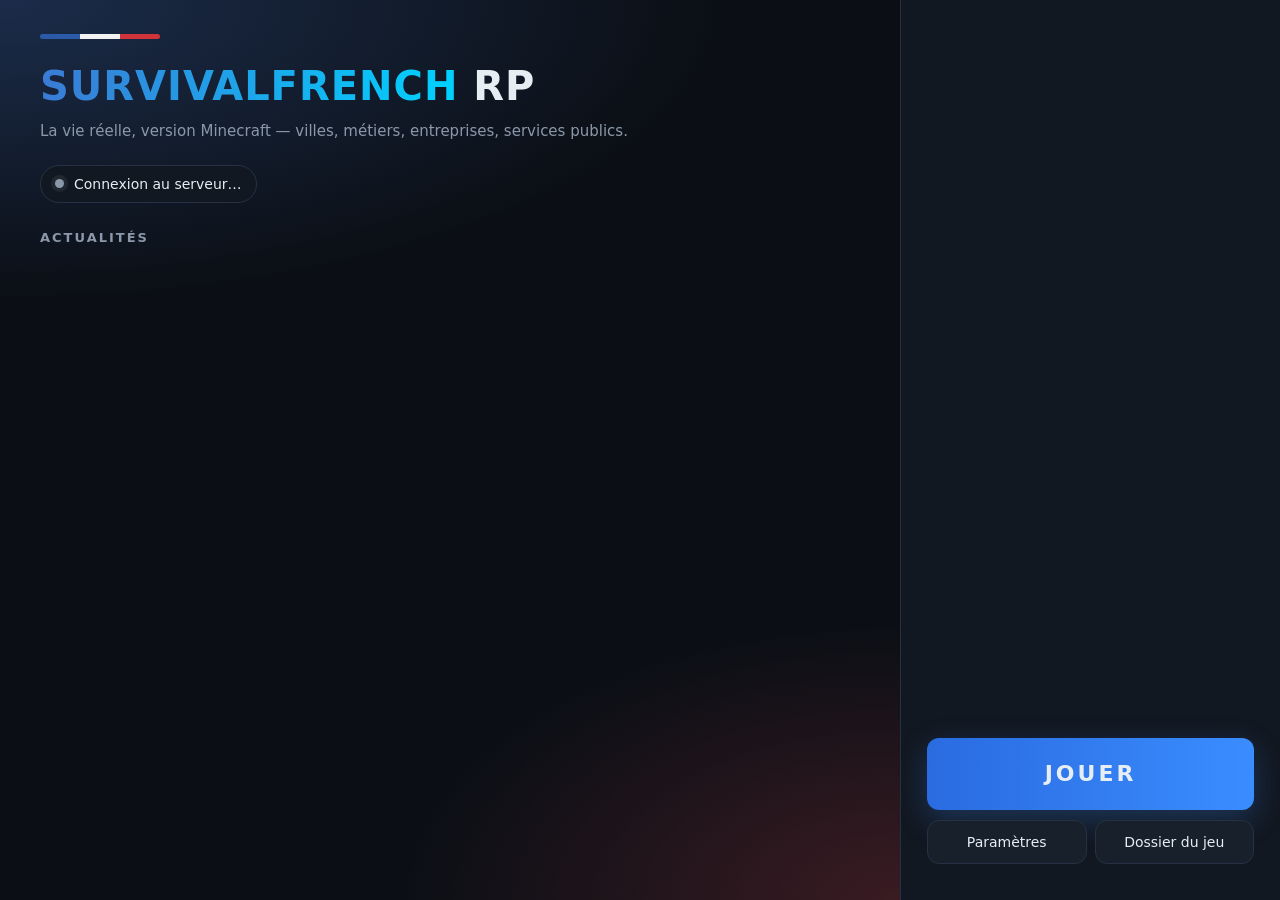
==== index.html @ df6fb220 "Launcher SurvivalFrench RP v1.2.0 avec mise à jour automatique Co-Authored-By: Claude Opus 5.5 <nore" ====
<!doctype html>
<html lang="fr">
<head>
<meta charset="utf-8">
<meta name="viewport" content="width=device-width, initial-scale=1">
<title>SurvivalFrench</title>
<style>
  :root {
    --bg: #0b0f15; --panel: #121821; --panel2: #18202c; --border: #263243; --text: #e6edf3; --muted: #8b98a9;
    --blue: #2b5aa8; --white: #f2f2f2; --red: #d0343a; --accent: #3a8dff; --green: #3fbf6a; --gold: #e3b341;
  }
  * { box-sizing: border-box; }
  html, body { margin: 0; height: 100%; background: var(--bg); color: var(--text);
    font: 14px/1.45 "Segoe UI", system-ui, sans-serif; overflow: hidden; user-select: none; }
  .app { display: grid; grid-template-columns: 1fr 380px; height: 100vh; }
  .hero { position: relative; padding: 34px 40px; overflow-y: auto;
    background: radial-gradient(1200px 500px at 0% 0%, #1b2c4a 0%, transparent 60%),
                radial-gradient(900px 500px at 100% 100%, #3a1b22 0%, transparent 55%), var(--bg); }
  .flag { display: flex; height: 5px; width: 120px; border-radius: 3px; overflow: hidden; margin-bottom: 18px; }
  .flag i { flex: 1; } .flag i:nth-child(1) { background: var(--blue); } .flag i:nth-child(2) { background: var(--white); } .flag i:nth-child(3) { background: var(--red); }
  h1 { margin: 0; font-size: 40px; letter-spacing: 1px; font-weight: 800; }
  h1 span { background: linear-gradient(90deg, #3a7bd5, #00d2ff); -webkit-background-clip: text; color: transparent; }
  .tag { color: var(--muted); margin: 6px 0 22px; font-size: 15px; }
  .status { display: inline-flex; align-items: center; gap: 10px; background: var(--panel); border: 1px solid var(--border);
    padding: 8px 14px; border-radius: 999px; margin-bottom: 26px; }
  .dot { width: 9px; height: 9px; border-radius: 50%; background: var(--muted); box-shadow: 0 0 0 4px #ffffff10; }
  .dot.on { background: var(--green); box-shadow: 0 0 0 4px #3fbf6a33; } .dot.off { background: var(--red); }
  .news h2 { font-size: 13px; text-transform: uppercase; letter-spacing: 2px; color: var(--muted); margin: 0 0 12px; }
  .card { background: linear-gradient(180deg, #151d29, #111720); border: 1px solid var(--border); border-radius: 14px;
    padding: 18px 20px; margin-bottom: 14px; }
  .card .date { color: var(--muted); font-size: 12px; } .card h3 { margin: 2px 0 8px; font-size: 17px; }
  .card p { margin: 0; color: #c6d0dc; }
  .side { background: var(--panel); border-left: 1px solid var(--border); display: flex; flex-direction: column; padding: 26px; gap: 18px; }
  .account { display: flex; gap: 14px; align-items: center; background: var(--panel2); border: 1px solid var(--border);
    border-radius: 14px; padding: 14px; }
  .avatar { width: 52px; height: 52px; border-radius: 12px; display: grid; place-items: center; font-size: 22px; font-weight: 800;
    background: linear-gradient(135deg, var(--blue), var(--accent)); }
  .account .name { font-weight: 700; font-size: 16px; } .account .sub { color: var(--muted); font-size: 12px; }
  .link { color: var(--muted); cursor: pointer; font-size: 12px; text-decoration: underline; }
  .link:hover { color: var(--text); }
  button { font: inherit; cursor: pointer; border: 0; border-radius: 12px; color: var(--text); }
  .btn { background: var(--panel2); border: 1px solid var(--border); padding: 11px 14px; width: 100%; }
  .btn:hover { background: #1f2a3a; }
  .ms { background: #2f2f2f; border: 1px solid #444; display: flex; gap: 10px; align-items: center; justify-content: center; padding: 13px; width: 100%; font-weight: 600; }
  .ms:hover { background: #3a3a3a; }
  .ms .logo { display: grid; grid-template-columns: 9px 9px; gap: 2px; }
  .ms .logo i { width: 9px; height: 9px; } .ms .logo i:nth-child(1){background:#f25022}.ms .logo i:nth-child(2){background:#7fba00}.ms .logo i:nth-child(3){background:#00a4ef}.ms .logo i:nth-child(4){background:#ffb900}
  .code { text-align: center; background: var(--panel2); border: 1px dashed var(--accent); border-radius: 14px; padding: 16px; }
  .code .big { font-size: 30px; font-weight: 800; letter-spacing: 6px; margin: 6px 0; color: var(--white); cursor: pointer; }
  .play { margin-top: auto; }
  .playbtn { width: 100%; padding: 20px; font-size: 22px; font-weight: 800; letter-spacing: 3px;
    background: linear-gradient(90deg, #2a6be0, #3a8dff); box-shadow: 0 10px 30px #3a8dff40; }
  .playbtn:hover { filter: brightness(1.1); } .playbtn:disabled { filter: grayscale(0.6) brightness(0.7); cursor: default; }
  .bar { height: 8px; background: var(--panel2); border-radius: 99px; overflow: hidden; margin: 12px 0 6px; border: 1px solid var(--border); }
  .bar i { display: block; height: 100%; width: 0; background: linear-gradient(90deg, var(--blue), var(--accent)); transition: width .3s; }
  .step { font-weight: 600; } .detail { color: var(--muted); font-size: 12px; min-height: 18px; }
  .error { background: #3a1418; border: 1px solid #7a2a31; color: #ffb4b9; border-radius: 12px; padding: 12px; white-space: pre-wrap; font-size: 12px; max-height: 160px; overflow: auto; }
  .row { display: flex; gap: 8px; }
  .muted { color: var(--muted); font-size: 12px; }
  input[type=text] { width: 100%; padding: 11px 12px; border-radius: 10px; border: 1px solid var(--border); background: #0c1118; color: var(--text); font: inherit; }
  .modal { position: fixed; inset: 0; background: #000a; display: none; place-items: center; }
  .modal.open { display: grid; }
  .dialog { width: 460px; background: var(--panel); border: 1px solid var(--border); border-radius: 16px; padding: 24px; }
  .dialog h2 { margin: 0 0 16px; }
  label { display: block; margin: 14px 0 6px; color: var(--muted); font-size: 12px; text-transform: uppercase; letter-spacing: 1px; }
  input[type=range] { width: 100%; accent-color: var(--accent); }
  .hidden { display: none !important; }
</style>
</head>
<body>
<div class="app">
  <main class="hero">
    <div class="flag"><i></i><i></i><i></i></div>
    <h1><span id="srvname">SURVIVALFRENCH</span> RP</h1>
    <div class="tag">La vie réelle, version Minecraft — villes, métiers, entreprises, services publics.</div>
    <div class="status"><span class="dot" id="dot"></span><span id="srvstatus">Connexion au serveur…</span></div>
    <section class="news"><h2>Actualités</h2><div id="news"></div></section>
  </main>

  <aside class="side">
    <div id="accountBox"></div>
    <div id="loginBox"></div>

    <div class="play">
      <div id="taskBox" class="hidden">
        <div class="step" id="step"></div>
        <div class="bar"><i id="bar"></i></div>
        <div class="detail" id="detail"></div>
      </div>
      <div id="errorBox" class="error hidden"></div>
      <div style="height:12px"></div>
      <button class="playbtn" id="play">JOUER</button>
      <div class="row" style="margin-top:10px">
        <button class="btn" id="settingsBtn">Paramètres</button>
        <button class="btn" id="folderBtn">Dossier du jeu</button>
      </div>
      <div class="muted" style="margin-top:10px;text-align:center" id="ver"></div>
    </div>
  </aside>
</div>

<div class="modal" id="settings">
  <div class="dialog">
    <h2>Paramètres</h2>
    <label>Mémoire allouée : <b id="ramLabel"></b></label>
    <input type="range" id="ram" min="2048" max="12288" step="512">
    <div class="muted">4 Go conviennent à la plupart des PC. Ne dépasse pas la moitié de ta RAM.</div>
    <label>Adresse du serveur (manifeste)</label>
    <input type="text" id="manifest" spellcheck="false">
    <div class="muted">Laisse vide pour l'adresse officielle.</div>
    <div class="row" style="margin-top:20px">
      <button class="btn" id="cancelSettings">Annuler</button>
      <button class="btn" id="saveSettings" style="background:var(--blue)">Enregistrer</button>
    </div>
  </div>
</div>

<script>
const $ = id => document.getElementById(id);
const post = (path, body) => fetch(path, {method: "POST", headers: {"Content-Type": "application/json"}, body: JSON.stringify(body || {})}).then(r => r.json());
const esc = s => String(s ?? "").replace(/[&<>"]/g, c => ({"&": "&amp;", "<": "&lt;", ">": "&gt;", '"': "&quot;"}[c]));
let last = null, newsKey = "", loginKey = "", accountKey = "";

function render(s) {
  last = s;
  $("ver").textContent = "Launcher " + s.version + (s.instance > 1 ? " • compte " + s.instance : "") + (s.allow_offline ? " • DEV" : "");
  document.title = "SurvivalFrench" + (s.instance > 1 ? " — compte " + s.instance : "");
  const m = s.manifest;
  if (m) {
    $("srvname").textContent = (m.name || "SurvivalFrench").replace(/ RP$/i, "").toUpperCase();
    $("dot").className = "dot on";
    $("srvstatus").textContent = `En ligne — ${m.server.online} / ${m.server.max} joueurs • Minecraft ${m.minecraft}`;
    const key = JSON.stringify(m.news);
    if (key !== newsKey) {
      newsKey = key;
      $("news").innerHTML = (m.news || []).map(n => `<div class="card"><div class="date">${esc(n.date)}</div><h3>${esc(n.title)}</h3><p>${esc(n.text)}</p></div>`).join("")
        || `<div class="card"><p>Aucune actualité.</p></div>`;
    }
  } else {
    $("dot").className = "dot off";
    $("srvstatus").textContent = s.manifest_error ? "Serveur injoignable" : "Connexion au serveur…";
  }

  // Compte
  const a = s.account;
  const aKey = JSON.stringify(a);
  if (aKey !== accountKey) {
    accountKey = aKey;
    if (a && a.offline && last && last.allow_offline) {
      $("accountBox").innerHTML = `<div class="account" style="flex-direction:column;align-items:stretch">
        <div class="sub">Pseudo (compte de développement)</div>
        <div class="row"><input type="text" id="pseudo" value="${esc(a.name)}" maxlength="16" spellcheck="false">
        <button class="btn" style="width:auto" id="pseudoBtn">Changer</button></div></div>`;
      $("pseudoBtn").onclick = () => post("/api/offline", {name: $("pseudo").value}).then(r => r.error && alert(r.error));
      $("pseudo").onkeydown = e => { if (e.key === "Enter") $("pseudoBtn").click(); };
    } else
    $("accountBox").innerHTML = a ? `<div class="account">
        <div class="avatar">${esc(a.name[0].toUpperCase())}</div>
        <div style="flex:1"><div class="name">${esc(a.name)}</div>
        <div class="sub">${a.offline ? "Compte de développement" : "Compte Microsoft"}</div></div>
        <span class="link" id="logout">Déconnexion</span></div>` : "";
    if (a) $("logout").onclick = () => post("/api/logout");
  }

  // Connexion
  const l = s.login;
  const lKey = JSON.stringify([!!a, l, s.ms_configured, s.allow_offline, s.official]);
  if (lKey !== loginKey) {
    loginKey = lKey;
    let html = "";
    if (!a) {
      if (l && l.user_code) {
        html = `<div class="code"><div class="muted">Va sur <b>${esc(l.url)}</b> et saisis ce code :</div>
          <div class="big" id="code" title="Copier">${esc(l.user_code)}</div>
          <button class="btn" id="openMs">Ouvrir la page Microsoft</button>
          <div class="muted" style="margin-top:8px">En attente de validation… <span class="link" id="cancelLogin">Annuler</span></div></div>`;
      } else if (l && !l.error) {
        html = `<div class="code"><div class="muted">Préparation de la connexion…</div></div>`;
      } else {
        if (!s.allow_offline) {
        html = `<button class="ms" id="msLogin"><span class="logo"><i></i><i></i><i></i><i></i></span>Se connecter avec Microsoft</button>`;
        if (l && l.error) html += `<div class="error" style="margin-top:10px">${esc(l.error)}</div>`;
        if (!s.ms_configured) html += `<div class="muted" style="margin-top:8px">Connexion Microsoft bientôt disponible. En attendant, utilise ton launcher Minecraft officiel :</div>`;
        html += s.official
          ? `<button class="btn" id="officialBtn" style="margin-top:8px">Jouer via le launcher Minecraft</button>
             <div class="muted" style="margin-top:6px">Installe le profil « SurvivalFrench RP » (mods inclus) dans ton launcher Minecraft, qui gère la connexion.</div>`
          : `<button class="btn" id="getOfficial" style="margin-top:8px">Installer le launcher Minecraft officiel</button>`;
        }
        if (s.allow_offline) html += `<label>Pseudo (compte de développement)</label>
          <div class="row"><input type="text" id="offName" placeholder="Ton pseudo" maxlength="16" spellcheck="false"><button class="btn" style="width:auto" id="offBtn">OK</button></div>`;
      }
    }
    $("loginBox").innerHTML = html;
    if ($("msLogin")) $("msLogin").onclick = () => post("/api/login");
    if ($("cancelLogin")) $("cancelLogin").onclick = () => post("/api/login/cancel");
    if ($("openMs")) $("openMs").onclick = () => post("/api/open", {url: l.url});
    if ($("code")) $("code").onclick = () => navigator.clipboard.writeText(l.user_code);
    if ($("officialBtn")) $("officialBtn").onclick = () => post("/api/play_official");
    if ($("getOfficial")) $("getOfficial").onclick = () => post("/api/open", {url: "https://www.minecraft.net/fr-fr/download"});
    if ($("offBtn")) $("offBtn").onclick = () => post("/api/offline", {name: $("offName").value}).then(r => r.error && alert(r.error));
    if ($("offName")) { $("offName").onkeydown = e => { if (e.key === "Enter") $("offBtn").click(); }; $("offName").focus(); }
  }

  // Tâche
  const t = s.task;
  const busy = t.state === "running" || t.state === "playing";
  $("taskBox").classList.toggle("hidden", !busy && t.state !== "official");
  $("step").textContent = t.step;
  $("detail").textContent = t.detail;
  $("bar").style.width = Math.round((t.progress || 0) * 100) + "%";
  $("errorBox").classList.toggle("hidden", t.state !== "error");
  if (t.state === "official") $("detail").innerHTML = esc(t.detail) + ` <span class="link" onclick="post('/api/dismiss')">OK</span>`;
  if (t.state === "error") $("errorBox").innerHTML = `<b>${esc(t.step)}</b>\n${esc(t.error)}\n<span class="link" onclick="post('/api/dismiss')">OK</span>`;
  const p = $("play");
  p.disabled = !a || busy || !m;
  p.textContent = t.state === "playing" ? "EN JEU" : t.state === "running" ? "INSTALLATION…" : "JOUER";
}

function tick() { fetch("/api/state").then(r => r.json()).then(render).catch(() => {}); }
setInterval(tick, 600); tick();

$("play").onclick = () => post("/api/play");
$("folderBtn").onclick = () => post("/api/folder");
$("settingsBtn").onclick = () => {
  $("ram").value = last.settings.ram_mb; $("ramLabel").textContent = (last.settings.ram_mb / 1024).toFixed(1) + " Go";
  $("manifest").value = last.settings.manifest_url || "";
  $("manifest").placeholder = last.manifest_url;
  $("settings").classList.add("open");
};
$("ram").oninput = e => $("ramLabel").textContent = (e.target.value / 1024).toFixed(1) + " Go";
$("cancelSettings").onclick = () => $("settings").classList.remove("open");
$("saveSettings").onclick = () => post("/api/settings", {ram_mb: +$("ram").value, manifest_url: $("manifest").value})
  .then(() => $("settings").classList.remove("open"));
document.addEventListener("contextmenu", e => e.preventDefault());
</script>
</body>
</html>
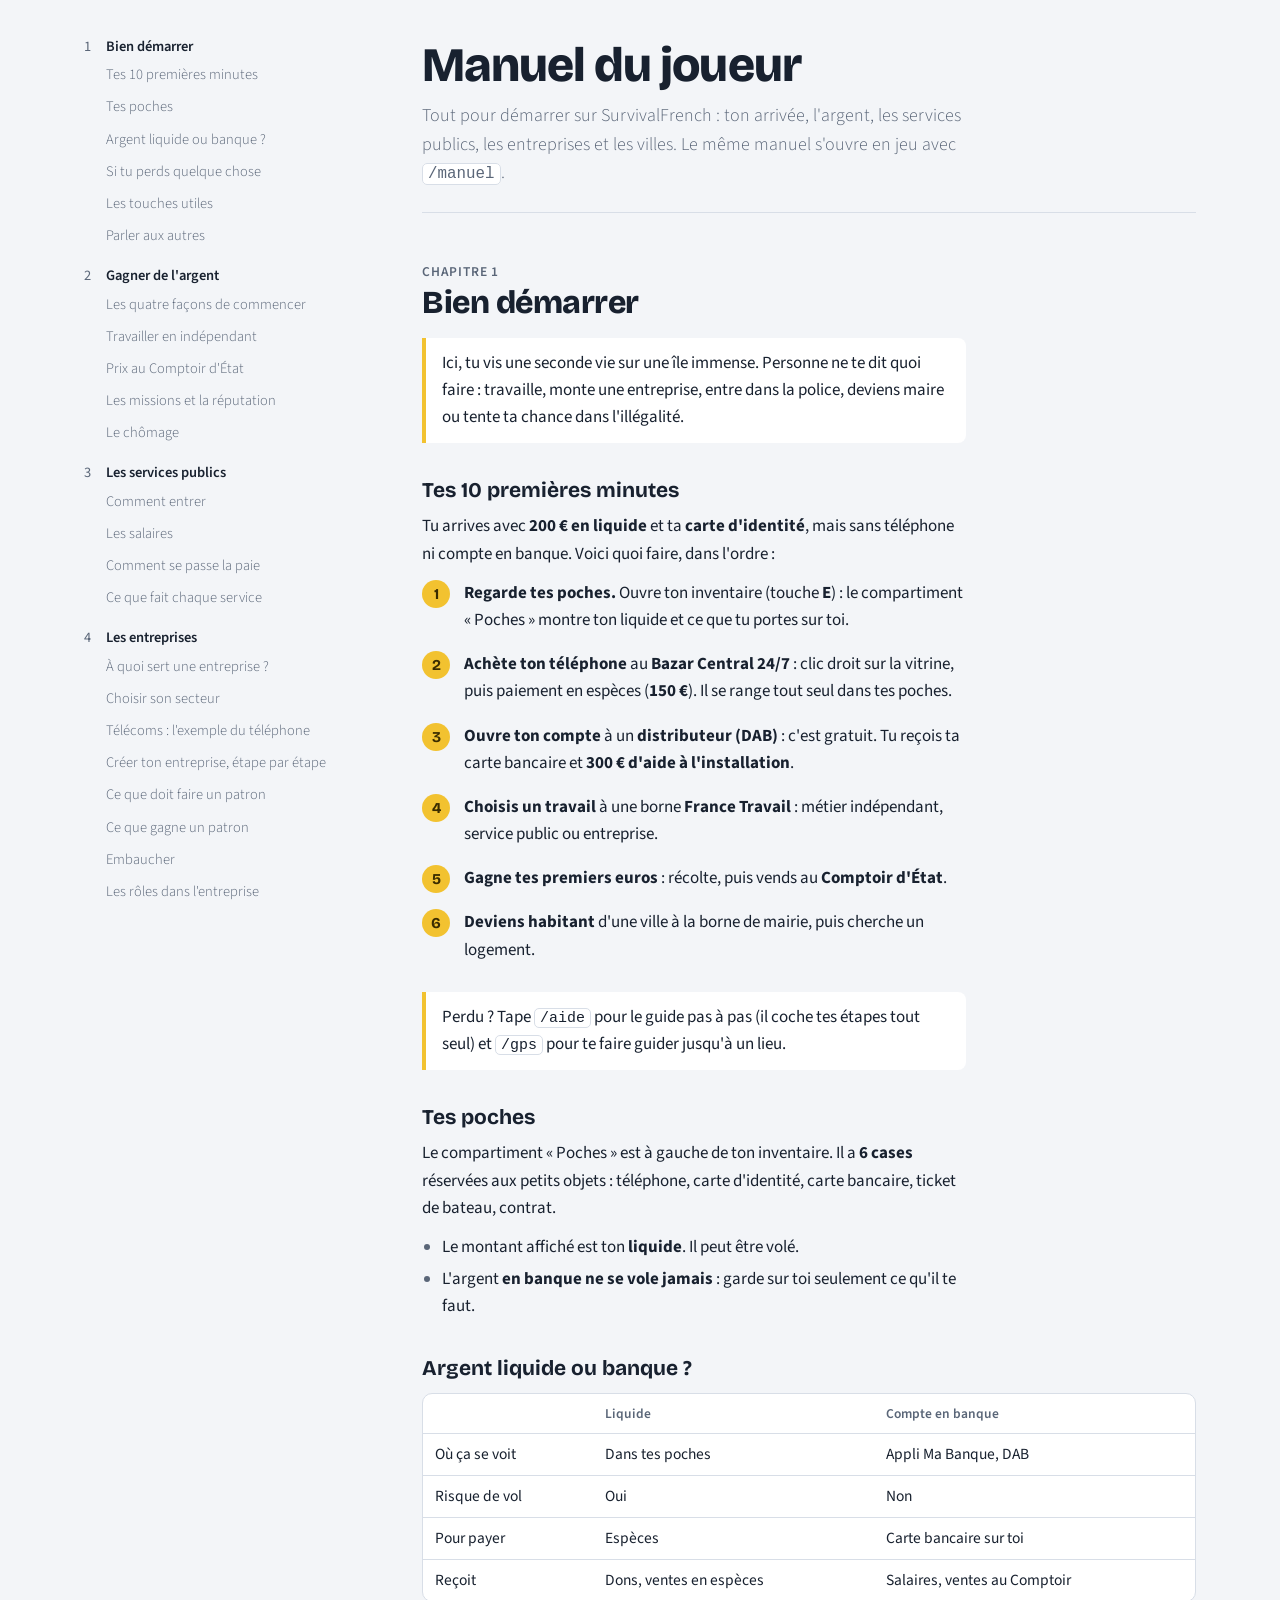
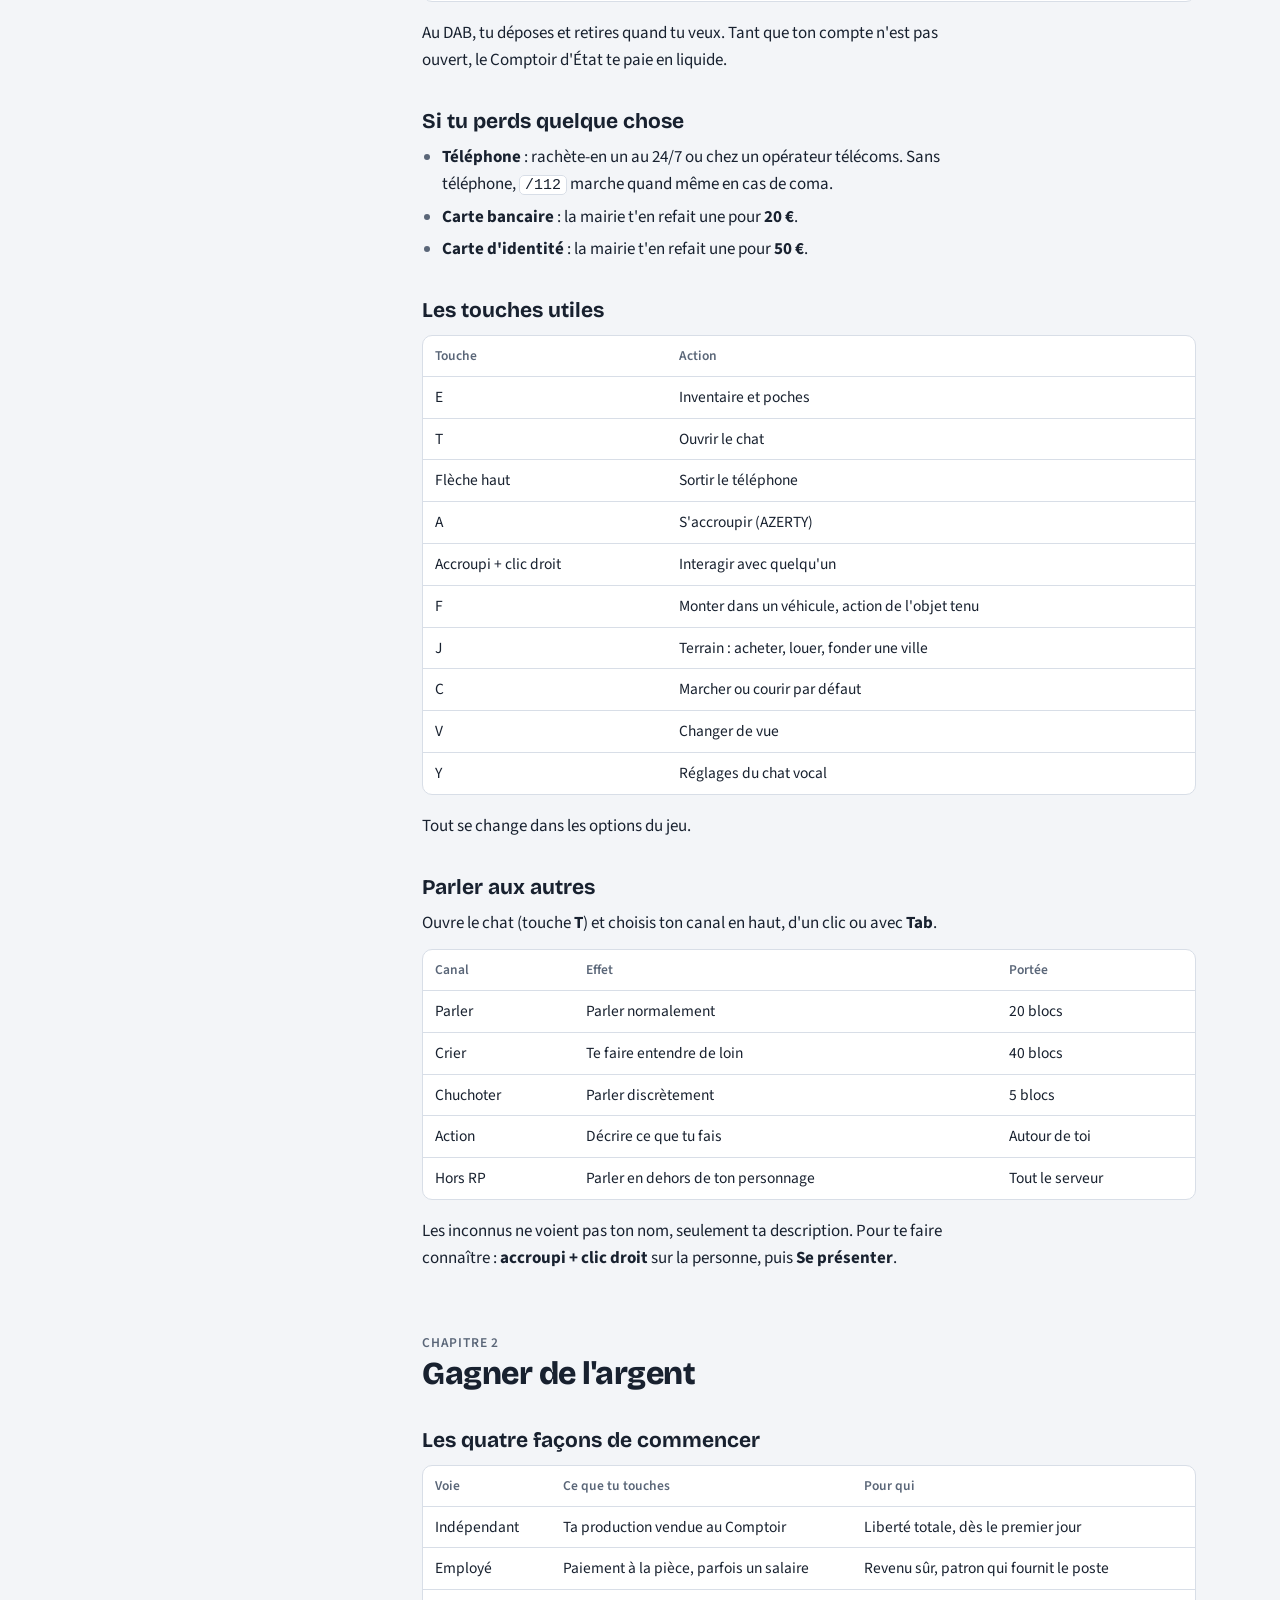
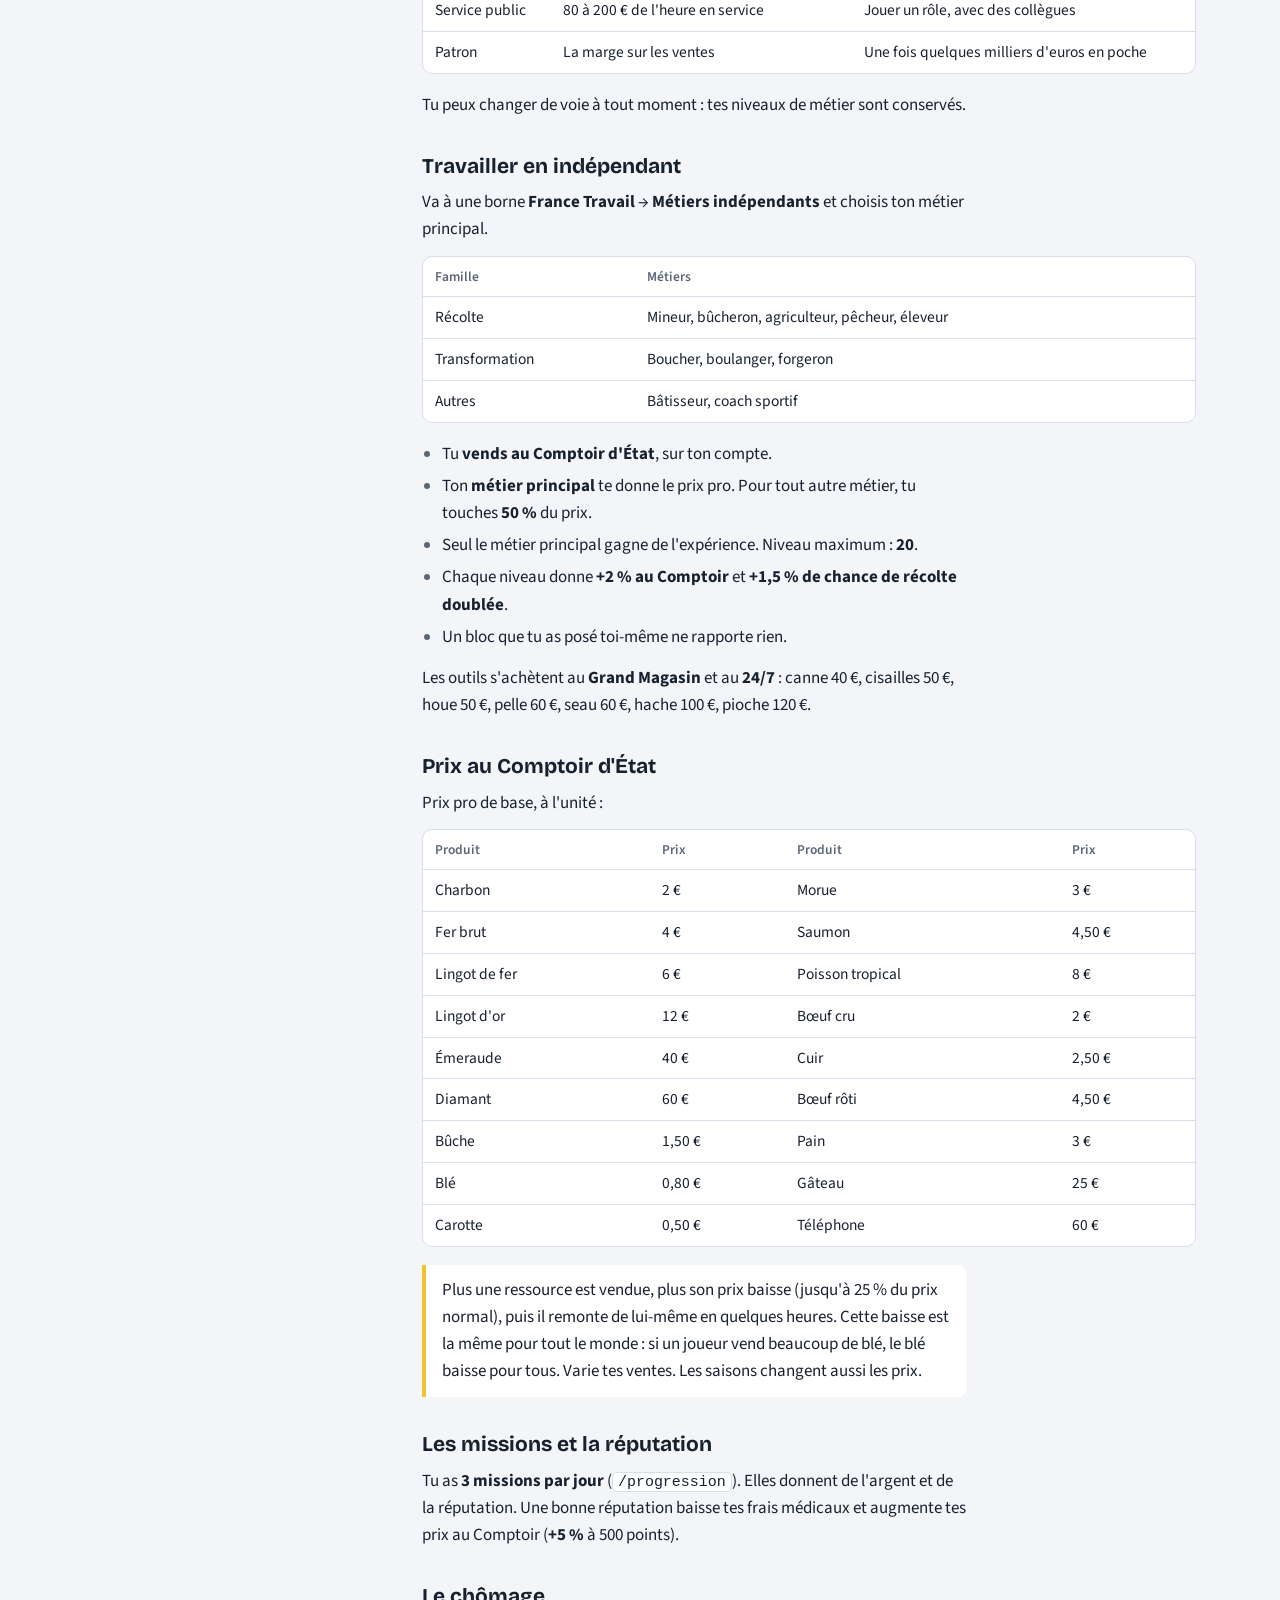
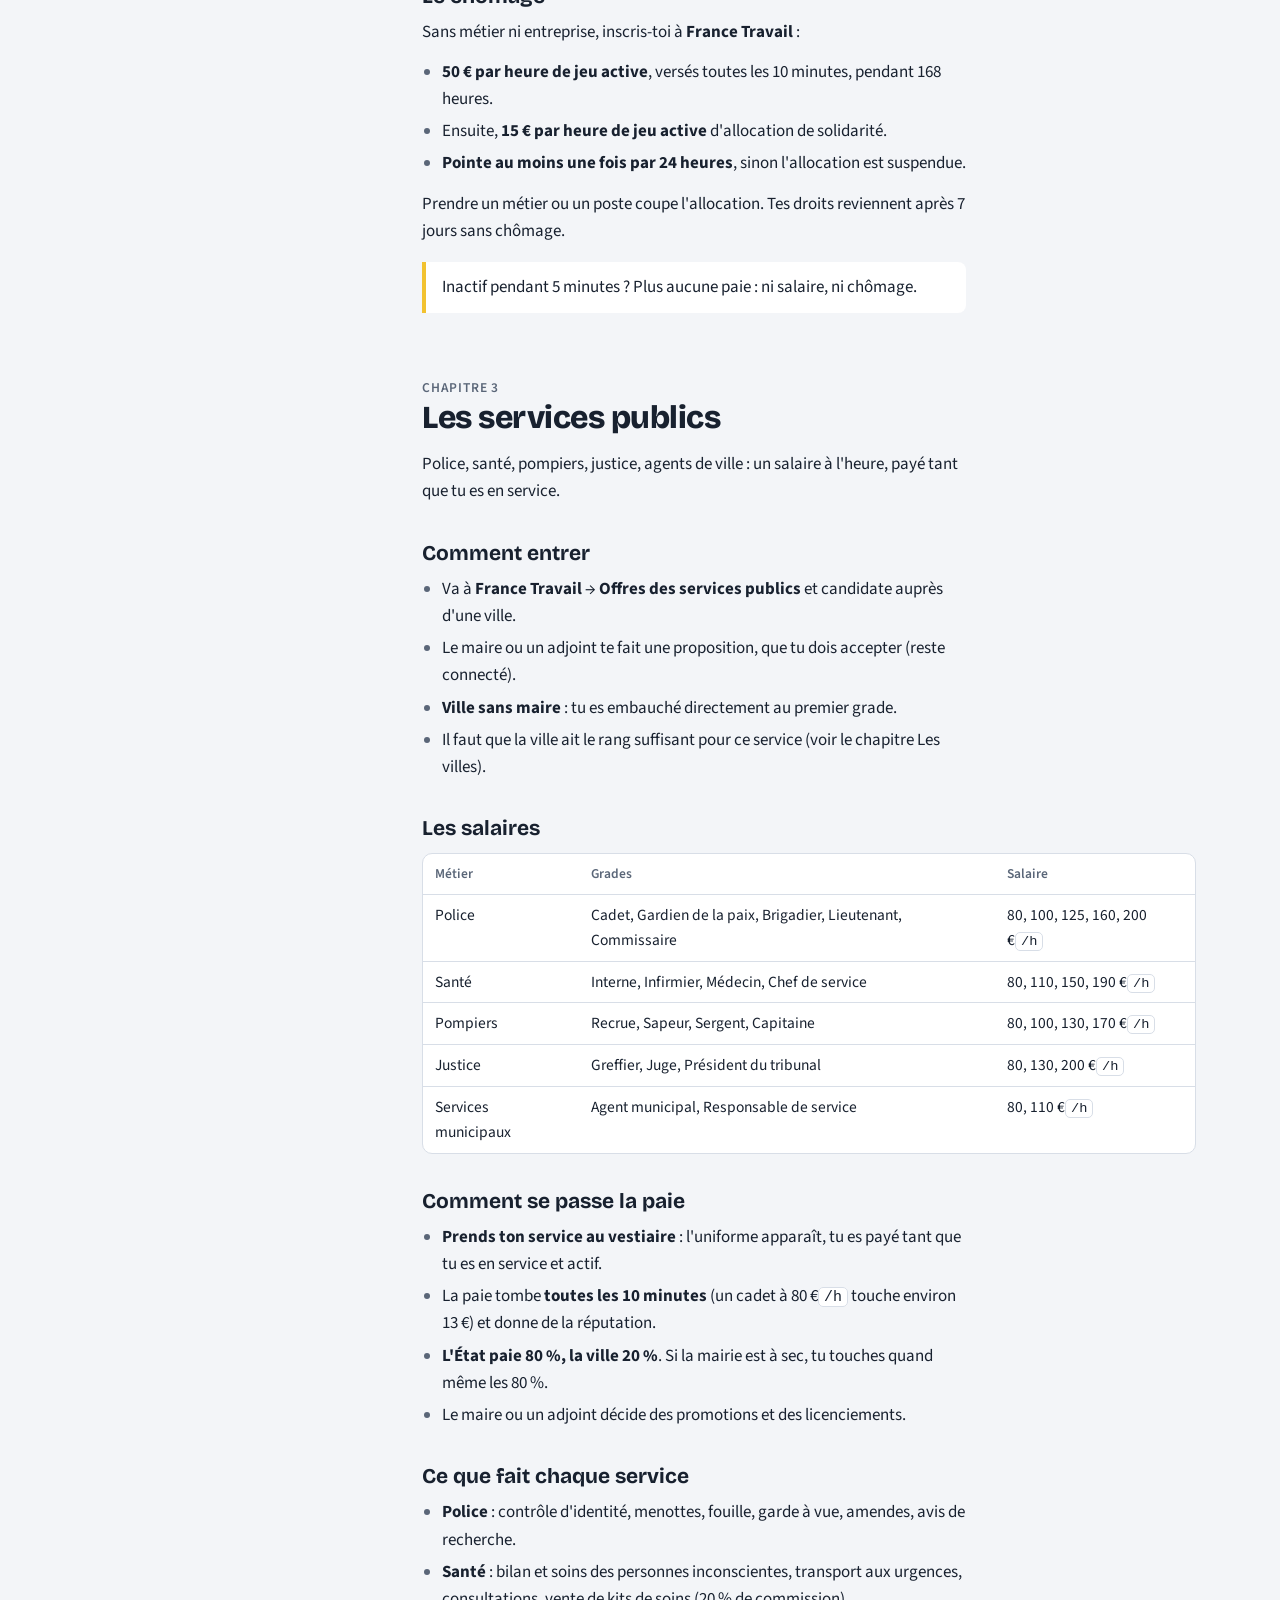
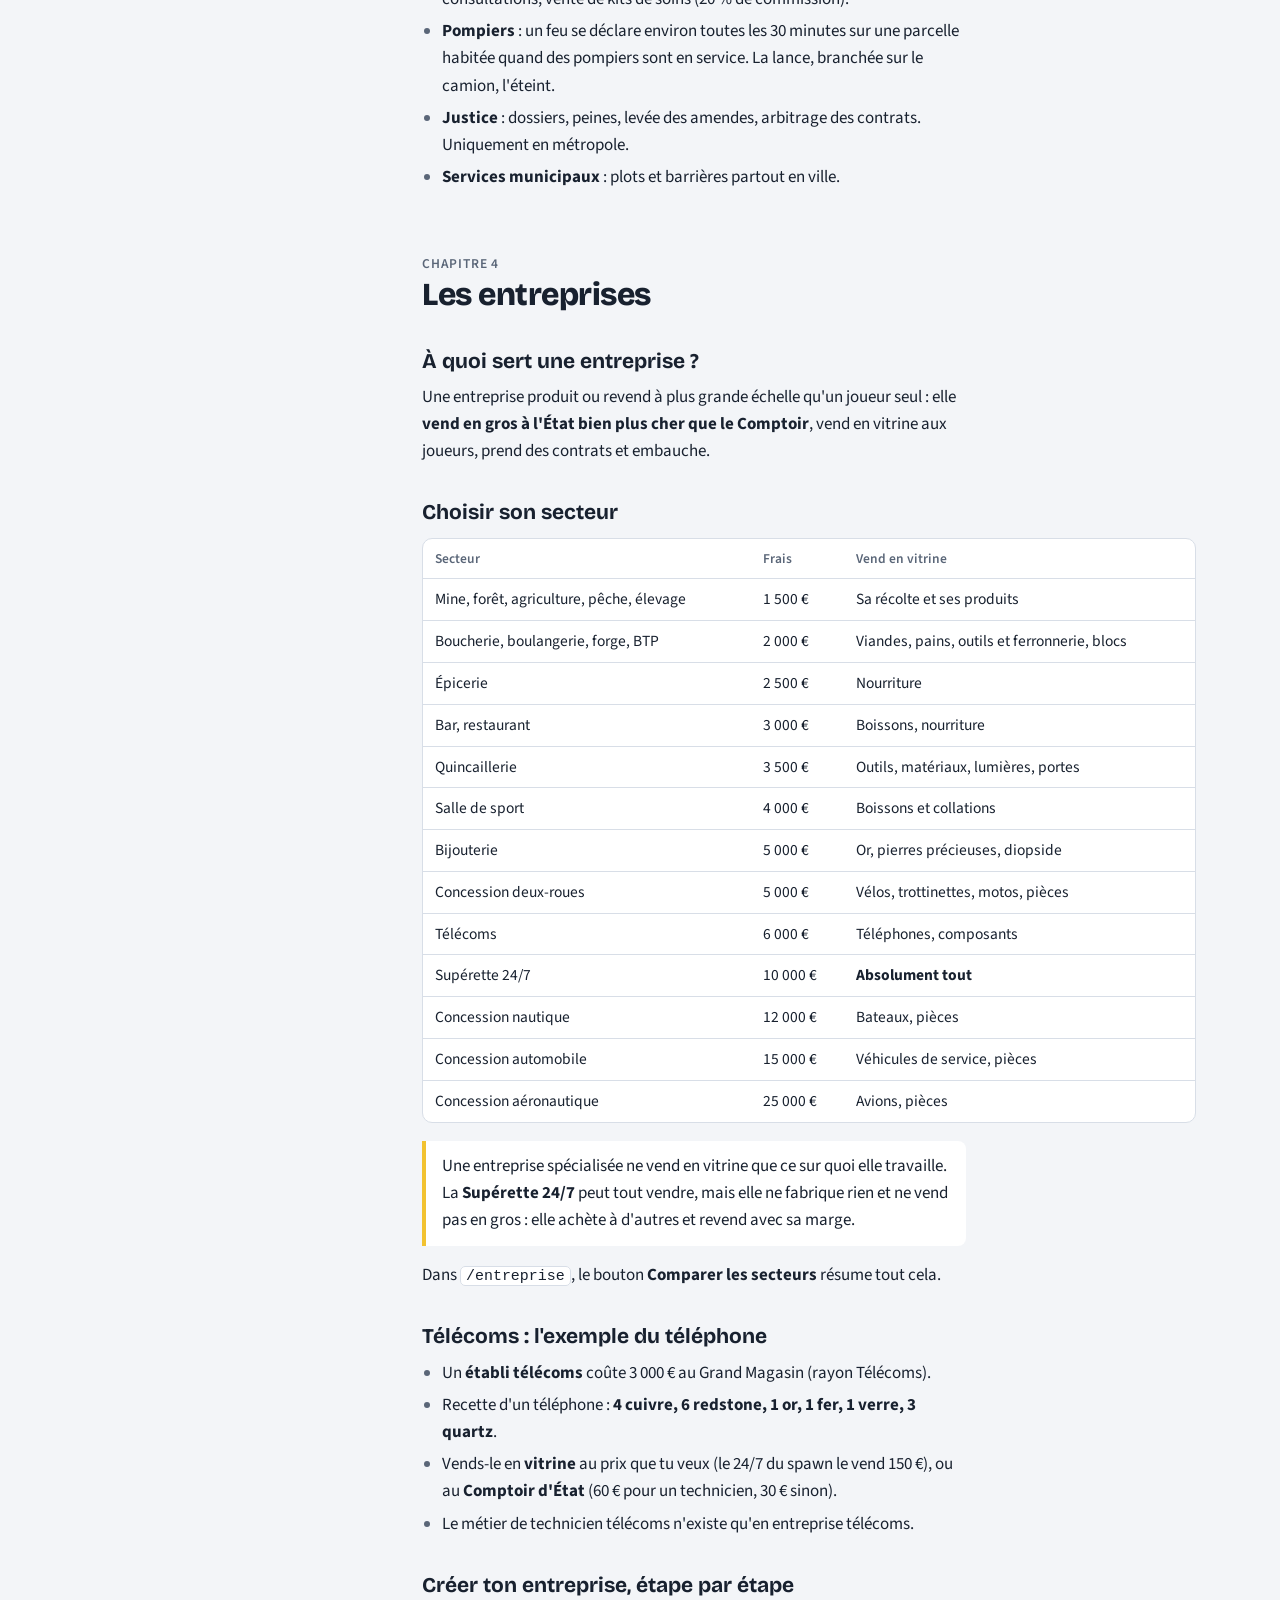
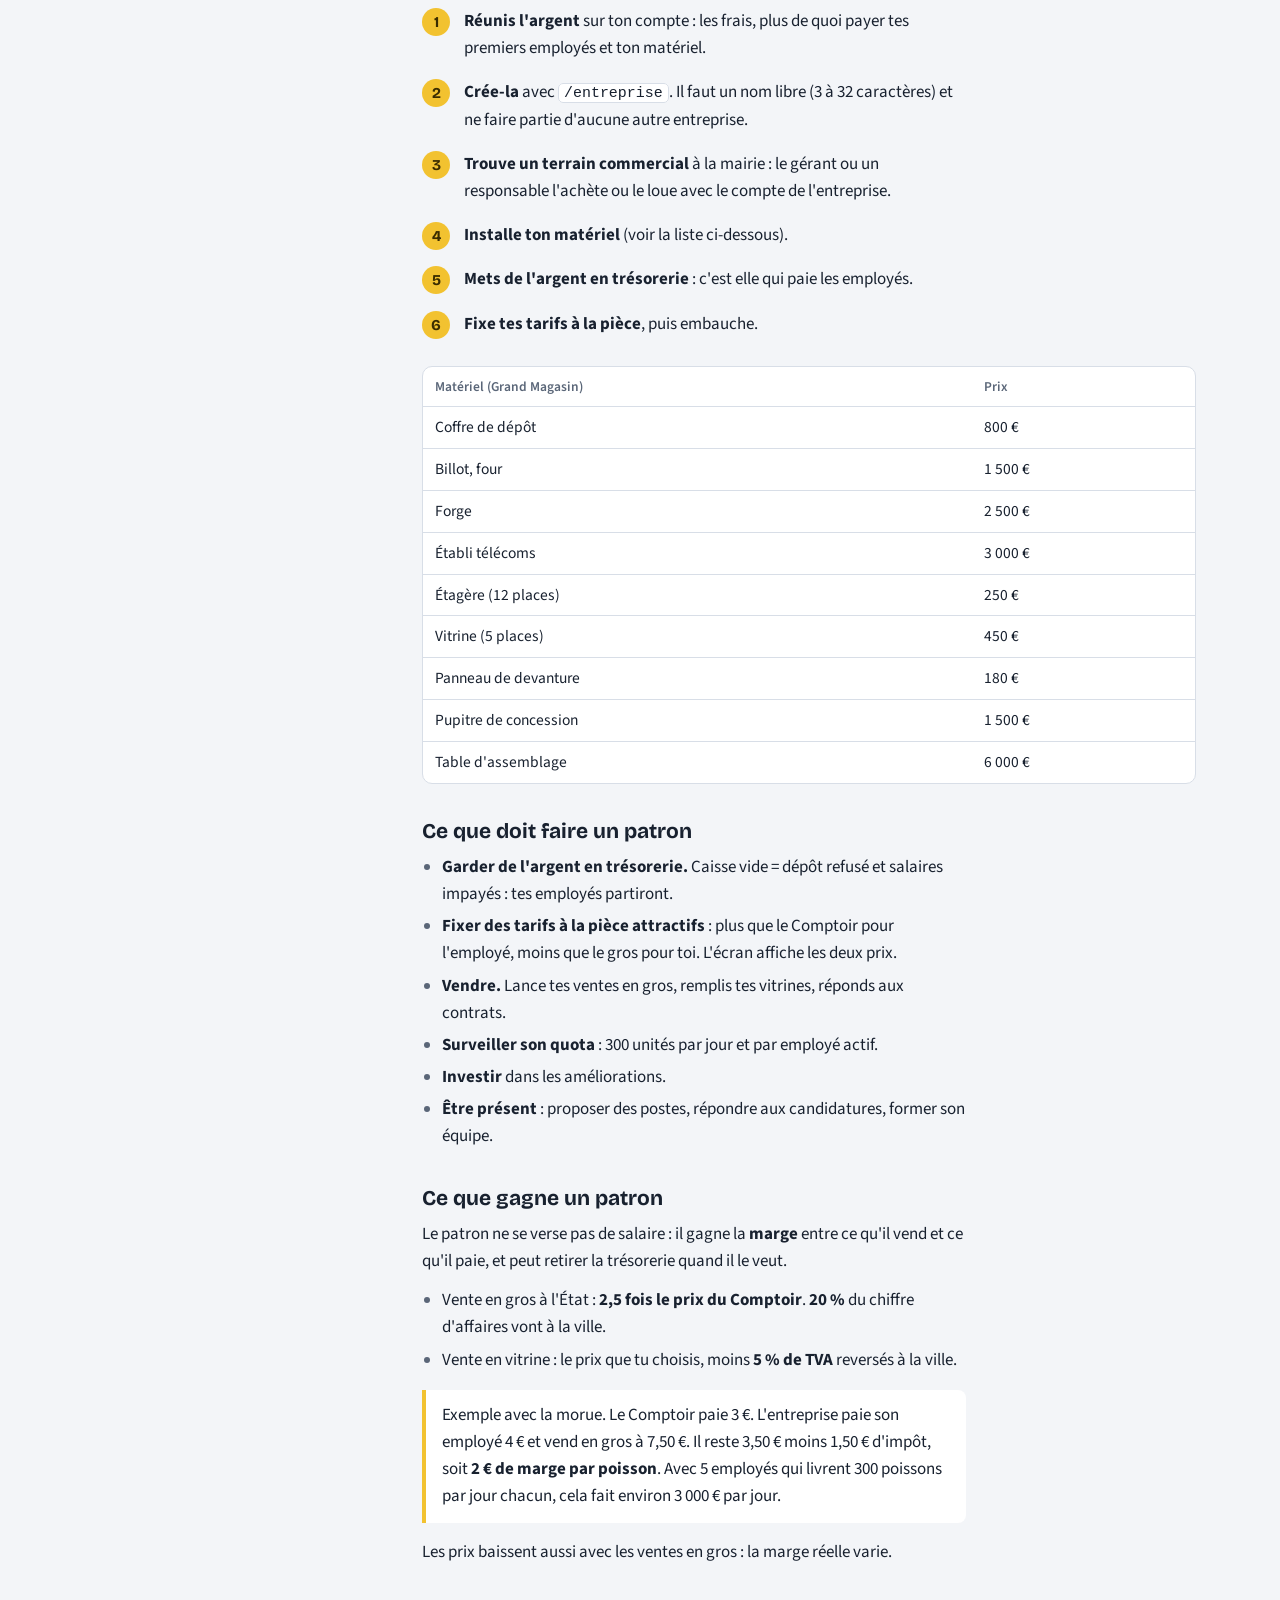
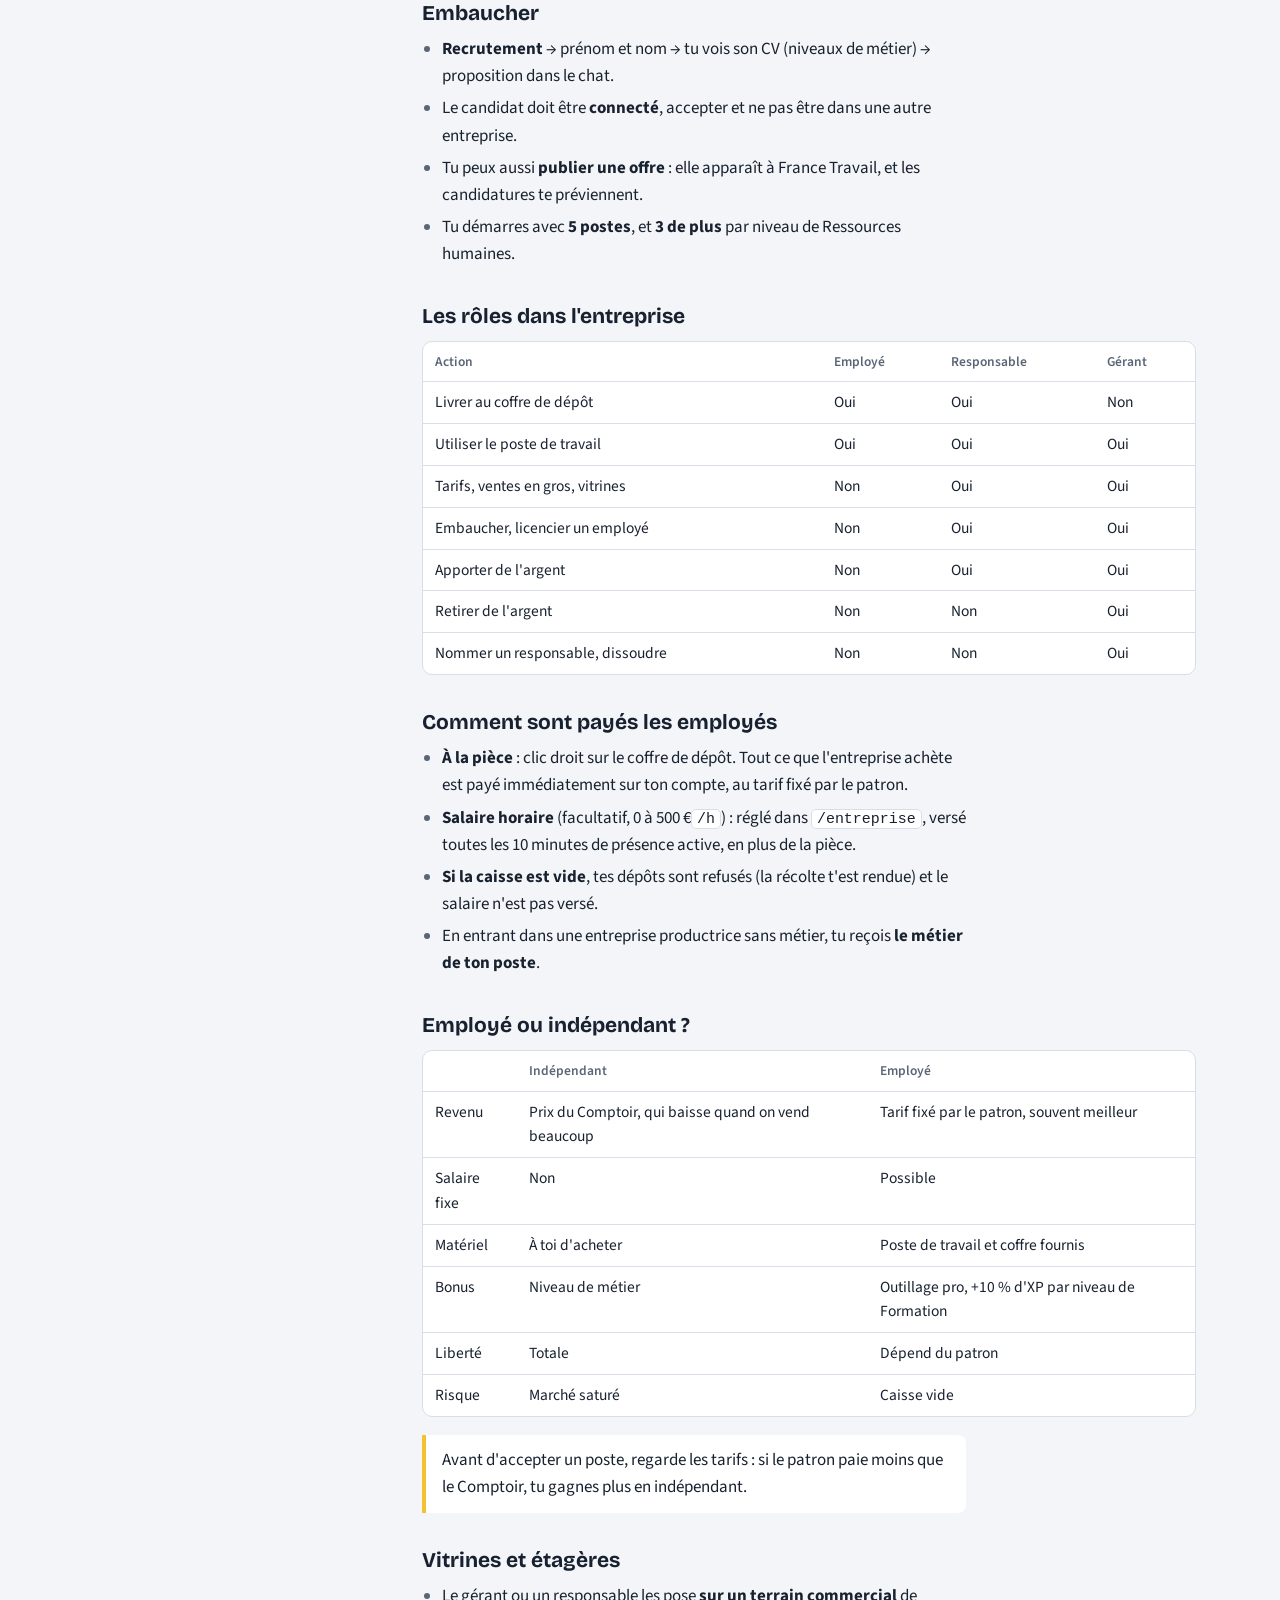
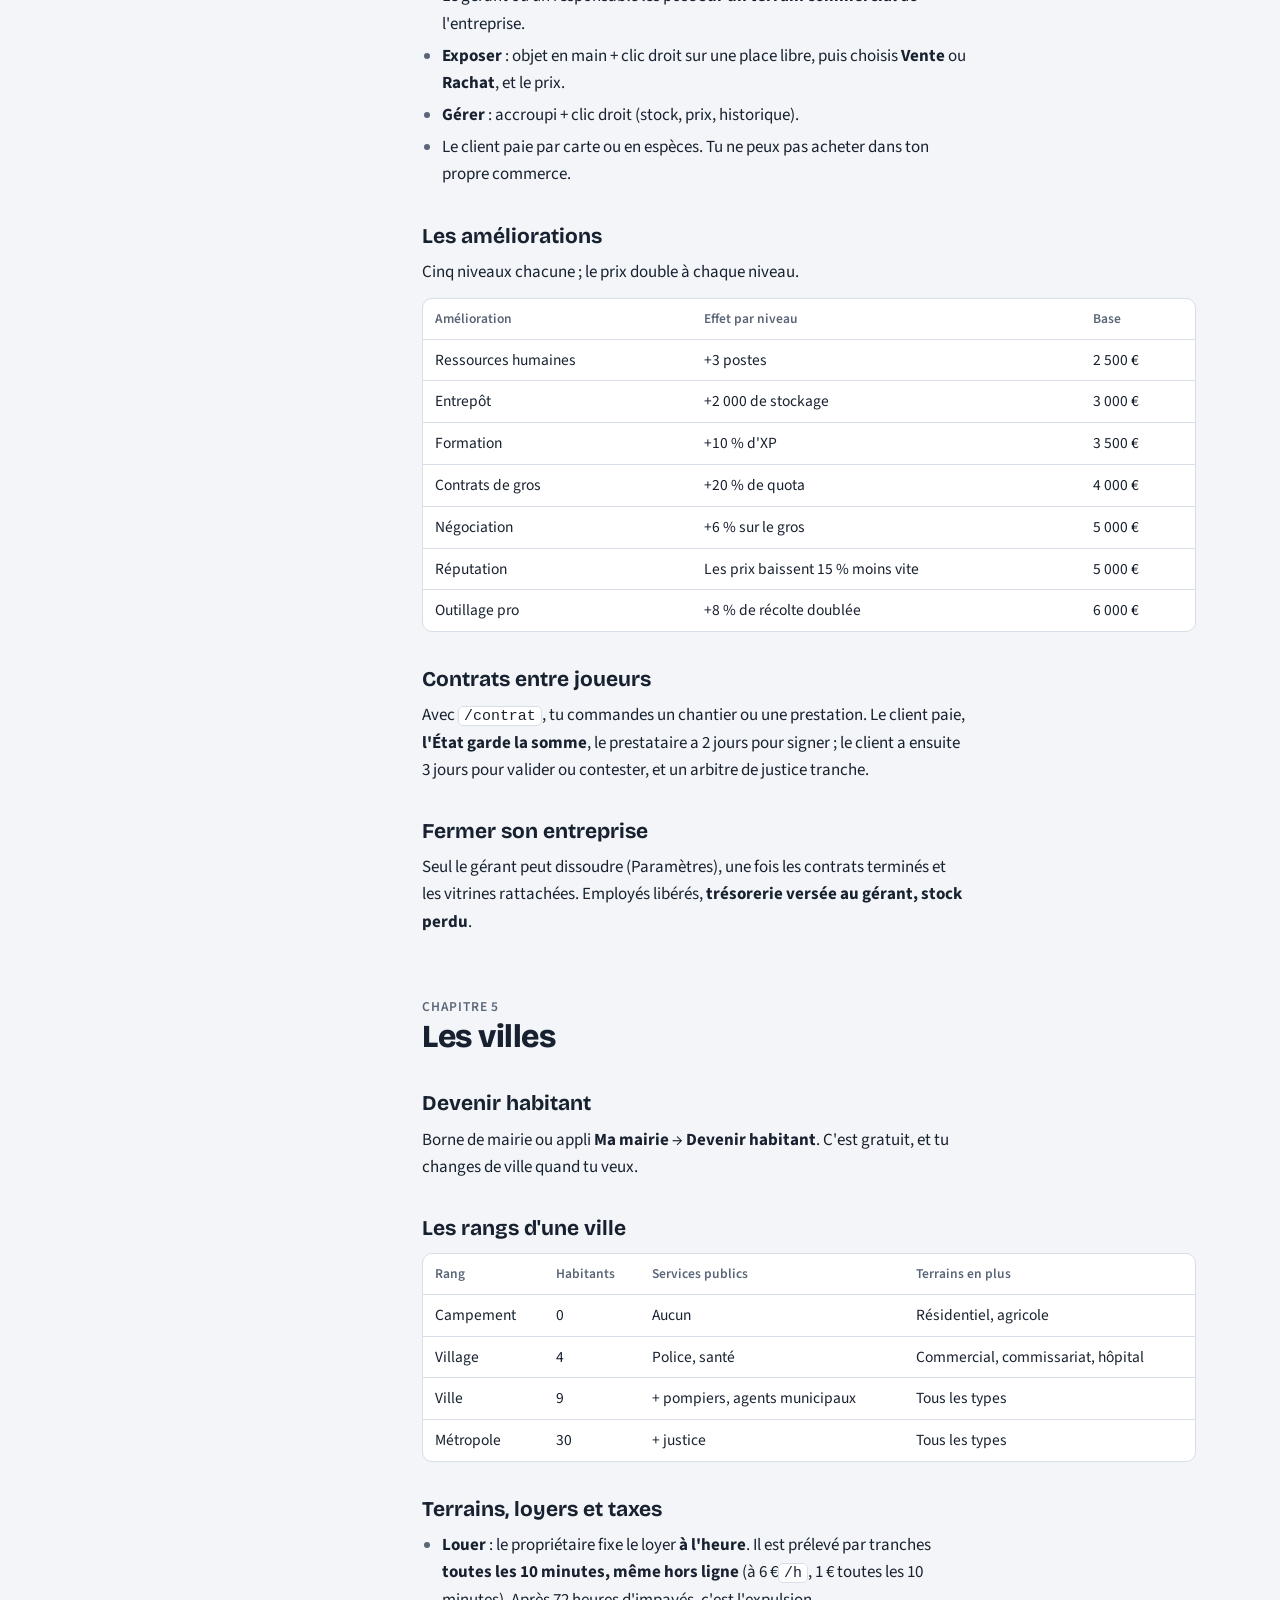
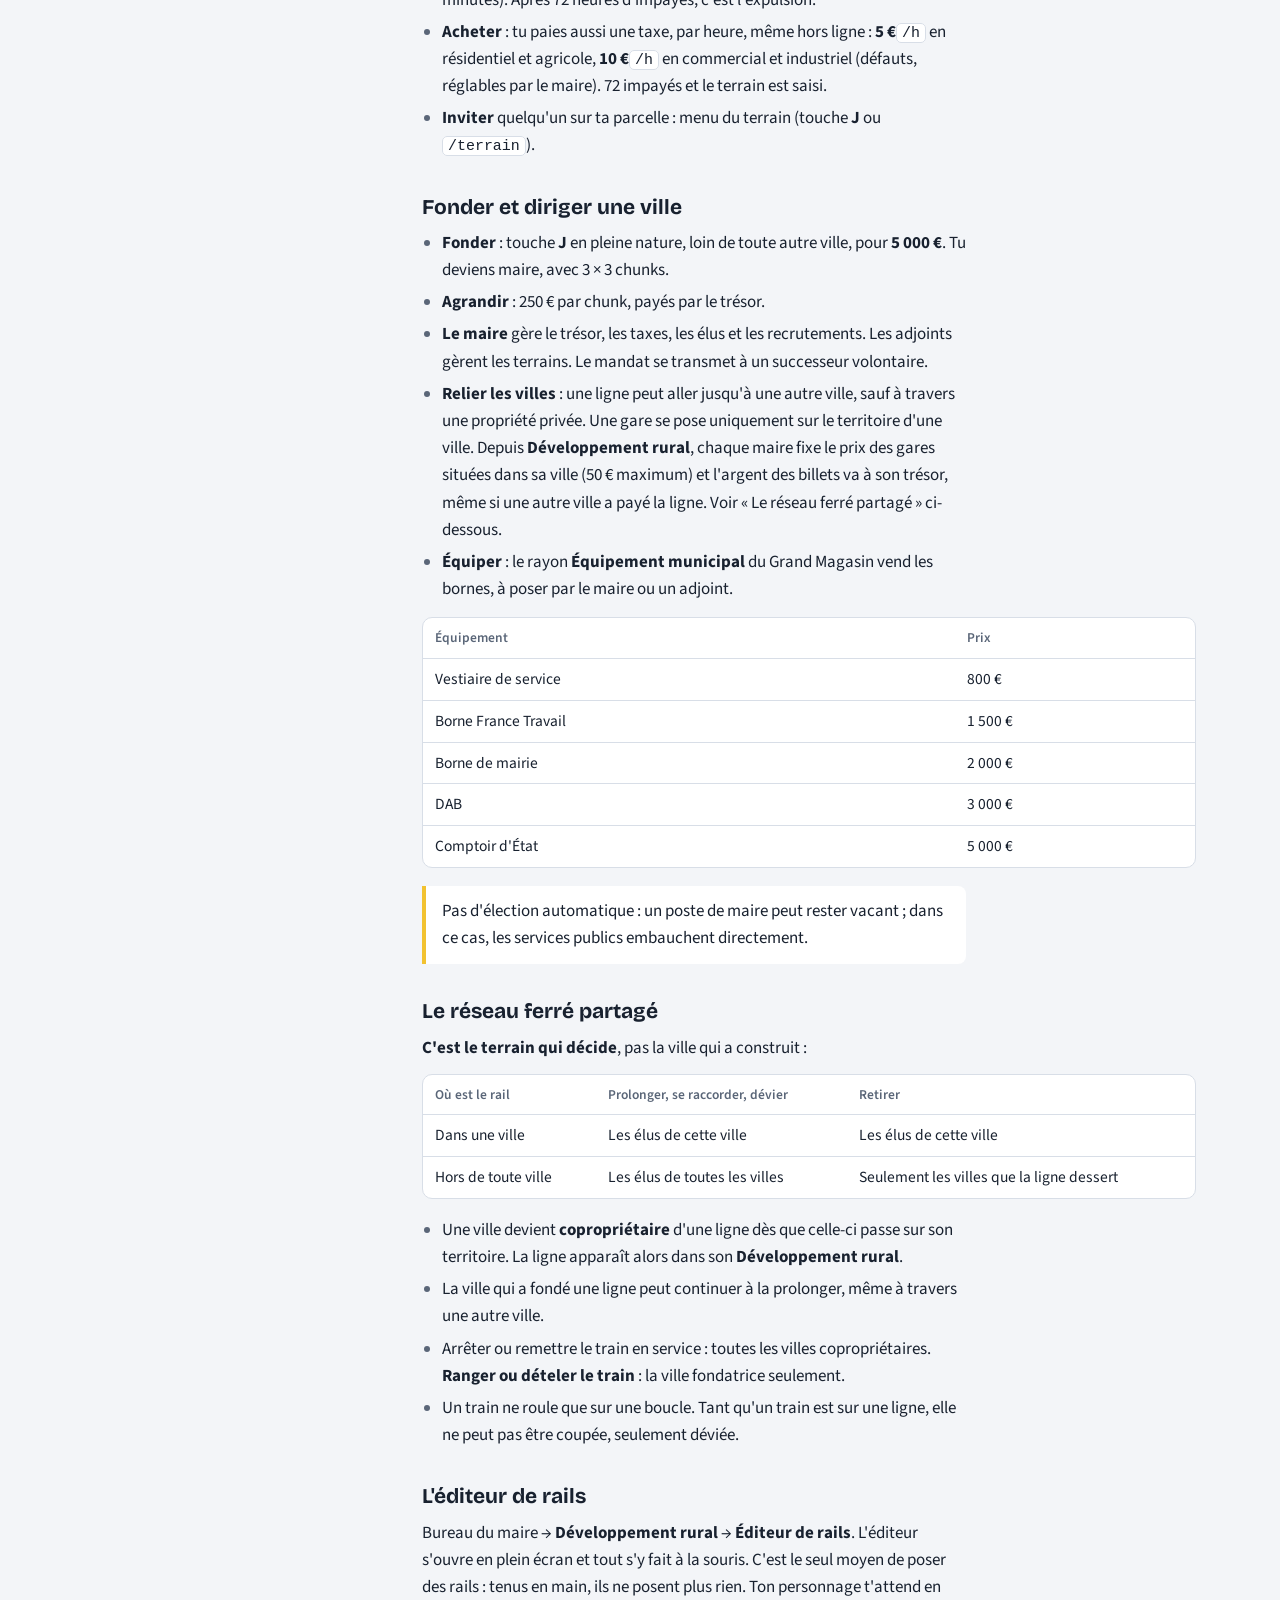
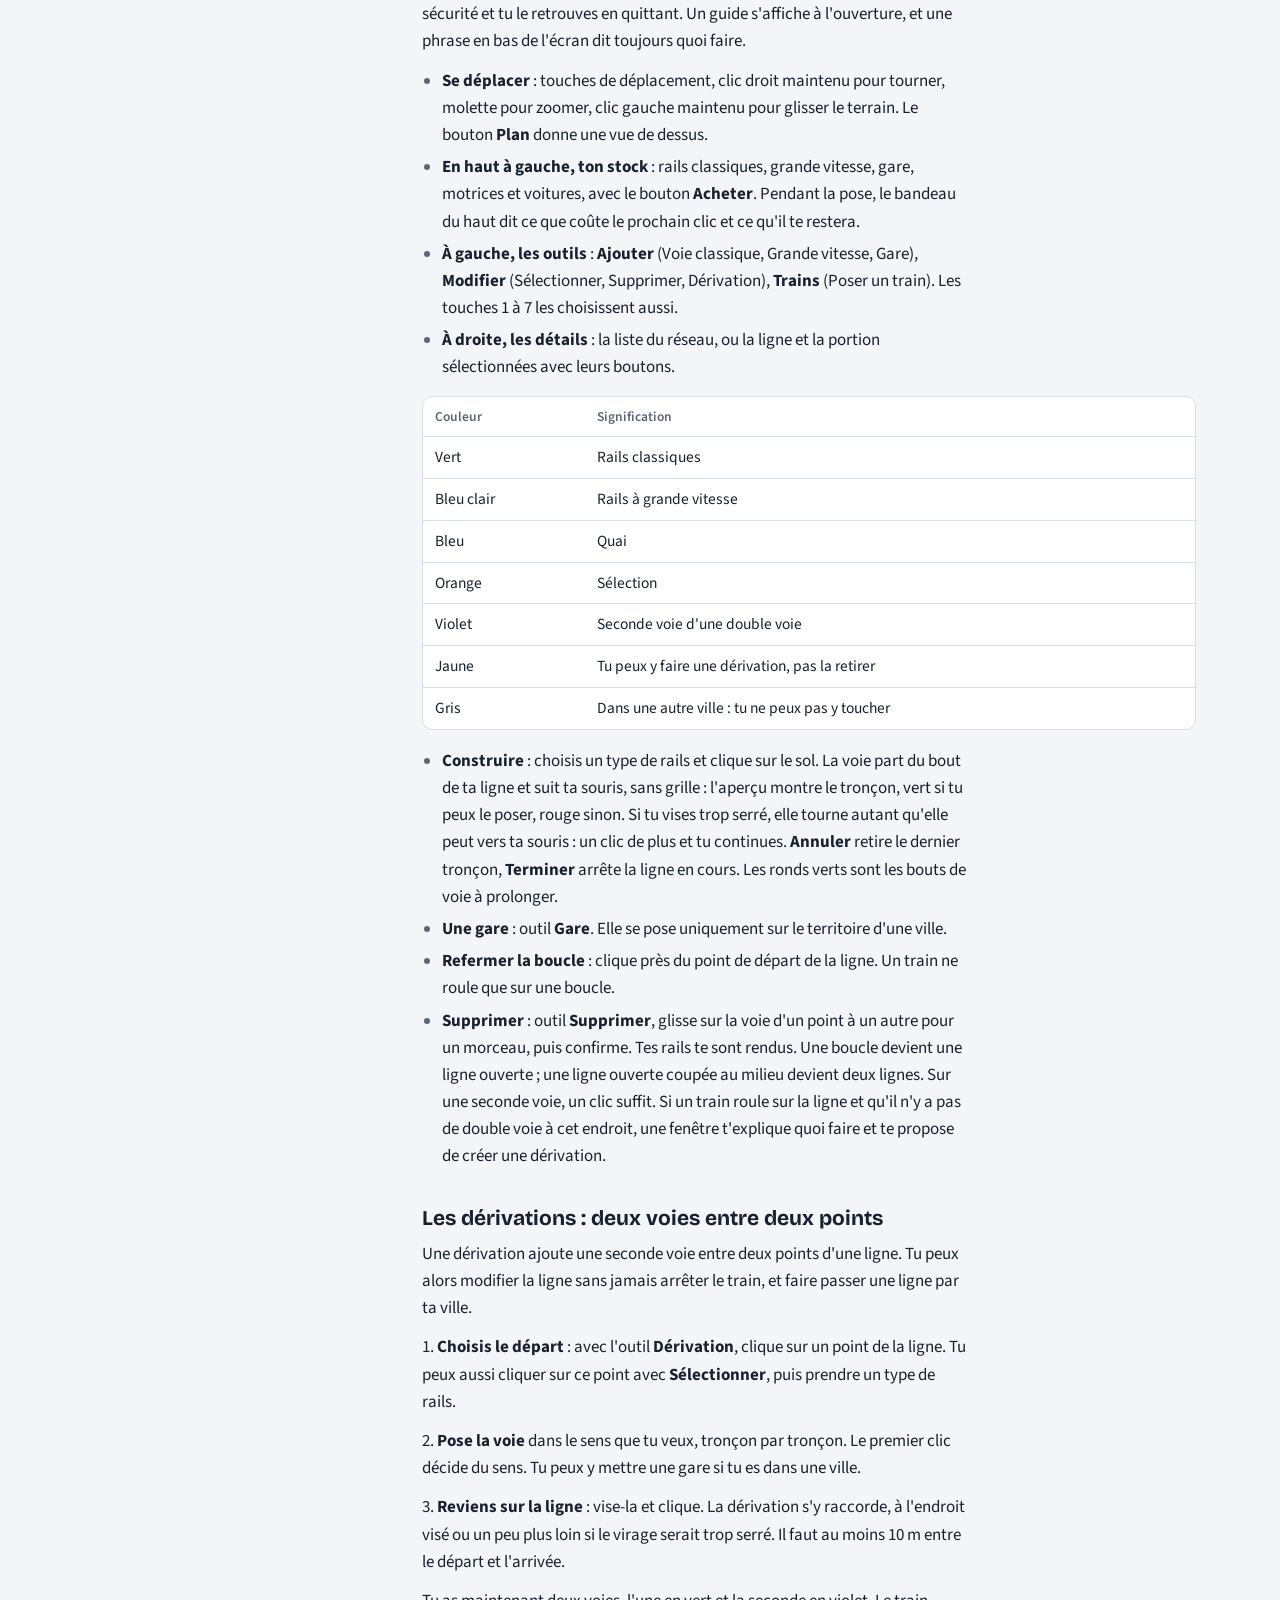
==== commit d7caf200: "Manuel du joueur Co-Authored-By: Claude Opus 5.5 <noreply@anthropic.com>" ====
--- a/index.html
+++ b/index.html
@@ -1,237 +1,69 @@
-<!doctype html>
-<html lang="fr">
-<head>
-<meta charset="utf-8">
-<meta name="viewport" content="width=device-width, initial-scale=1">
-<title>SurvivalFrench</title>
+<!DOCTYPE html>
+<html lang="fr"><head><meta charset="utf-8">
+<meta name="viewport" content="width=device-width,initial-scale=1">
+<title>Manuel SurvivalFrench</title>
+<link rel="preconnect" href="https://fonts.googleapis.com">
+<link rel="stylesheet" href="https://fonts.googleapis.com/css2?family=Bricolage+Grotesque:wght@700;800&family=Source+Sans+3:wght@300;400;600;700&display=swap">
 <style>
-  :root {
-    --bg: #0b0f15; --panel: #121821; --panel2: #18202c; --border: #263243; --text: #e6edf3; --muted: #8b98a9;
-    --blue: #2b5aa8; --white: #f2f2f2; --red: #d0343a; --accent: #3a8dff; --green: #3fbf6a; --gold: #e3b341;
-  }
-  * { box-sizing: border-box; }
-  html, body { margin: 0; height: 100%; background: var(--bg); color: var(--text);
-    font: 14px/1.45 "Segoe UI", system-ui, sans-serif; overflow: hidden; user-select: none; }
-  .app { display: grid; grid-template-columns: 1fr 380px; height: 100vh; }
-  .hero { position: relative; padding: 34px 40px; overflow-y: auto;
-    background: radial-gradient(1200px 500px at 0% 0%, #1b2c4a 0%, transparent 60%),
-                radial-gradient(900px 500px at 100% 100%, #3a1b22 0%, transparent 55%), var(--bg); }
-  .flag { display: flex; height: 5px; width: 120px; border-radius: 3px; overflow: hidden; margin-bottom: 18px; }
-  .flag i { flex: 1; } .flag i:nth-child(1) { background: var(--blue); } .flag i:nth-child(2) { background: var(--white); } .flag i:nth-child(3) { background: var(--red); }
-  h1 { margin: 0; font-size: 40px; letter-spacing: 1px; font-weight: 800; }
-  h1 span { background: linear-gradient(90deg, #3a7bd5, #00d2ff); -webkit-background-clip: text; color: transparent; }
-  .tag { color: var(--muted); margin: 6px 0 22px; font-size: 15px; }
-  .status { display: inline-flex; align-items: center; gap: 10px; background: var(--panel); border: 1px solid var(--border);
-    padding: 8px 14px; border-radius: 999px; margin-bottom: 26px; }
-  .dot { width: 9px; height: 9px; border-radius: 50%; background: var(--muted); box-shadow: 0 0 0 4px #ffffff10; }
-  .dot.on { background: var(--green); box-shadow: 0 0 0 4px #3fbf6a33; } .dot.off { background: var(--red); }
-  .news h2 { font-size: 13px; text-transform: uppercase; letter-spacing: 2px; color: var(--muted); margin: 0 0 12px; }
-  .card { background: linear-gradient(180deg, #151d29, #111720); border: 1px solid var(--border); border-radius: 14px;
-    padding: 18px 20px; margin-bottom: 14px; }
-  .card .date { color: var(--muted); font-size: 12px; } .card h3 { margin: 2px 0 8px; font-size: 17px; }
-  .card p { margin: 0; color: #c6d0dc; }
-  .side { background: var(--panel); border-left: 1px solid var(--border); display: flex; flex-direction: column; padding: 26px; gap: 18px; }
-  .account { display: flex; gap: 14px; align-items: center; background: var(--panel2); border: 1px solid var(--border);
-    border-radius: 14px; padding: 14px; }
-  .avatar { width: 52px; height: 52px; border-radius: 12px; display: grid; place-items: center; font-size: 22px; font-weight: 800;
-    background: linear-gradient(135deg, var(--blue), var(--accent)); }
-  .account .name { font-weight: 700; font-size: 16px; } .account .sub { color: var(--muted); font-size: 12px; }
-  .link { color: var(--muted); cursor: pointer; font-size: 12px; text-decoration: underline; }
-  .link:hover { color: var(--text); }
-  button { font: inherit; cursor: pointer; border: 0; border-radius: 12px; color: var(--text); }
-  .btn { background: var(--panel2); border: 1px solid var(--border); padding: 11px 14px; width: 100%; }
-  .btn:hover { background: #1f2a3a; }
-  .ms { background: #2f2f2f; border: 1px solid #444; display: flex; gap: 10px; align-items: center; justify-content: center; padding: 13px; width: 100%; font-weight: 600; }
-  .ms:hover { background: #3a3a3a; }
-  .ms .logo { display: grid; grid-template-columns: 9px 9px; gap: 2px; }
-  .ms .logo i { width: 9px; height: 9px; } .ms .logo i:nth-child(1){background:#f25022}.ms .logo i:nth-child(2){background:#7fba00}.ms .logo i:nth-child(3){background:#00a4ef}.ms .logo i:nth-child(4){background:#ffb900}
-  .code { text-align: center; background: var(--panel2); border: 1px dashed var(--accent); border-radius: 14px; padding: 16px; }
-  .code .big { font-size: 30px; font-weight: 800; letter-spacing: 6px; margin: 6px 0; color: var(--white); cursor: pointer; }
-  .play { margin-top: auto; }
-  .playbtn { width: 100%; padding: 20px; font-size: 22px; font-weight: 800; letter-spacing: 3px;
-    background: linear-gradient(90deg, #2a6be0, #3a8dff); box-shadow: 0 10px 30px #3a8dff40; }
-  .playbtn:hover { filter: brightness(1.1); } .playbtn:disabled { filter: grayscale(0.6) brightness(0.7); cursor: default; }
-  .bar { height: 8px; background: var(--panel2); border-radius: 99px; overflow: hidden; margin: 12px 0 6px; border: 1px solid var(--border); }
-  .bar i { display: block; height: 100%; width: 0; background: linear-gradient(90deg, var(--blue), var(--accent)); transition: width .3s; }
-  .step { font-weight: 600; } .detail { color: var(--muted); font-size: 12px; min-height: 18px; }
-  .error { background: #3a1418; border: 1px solid #7a2a31; color: #ffb4b9; border-radius: 12px; padding: 12px; white-space: pre-wrap; font-size: 12px; max-height: 160px; overflow: auto; }
-  .row { display: flex; gap: 8px; }
-  .muted { color: var(--muted); font-size: 12px; }
-  input[type=text] { width: 100%; padding: 11px 12px; border-radius: 10px; border: 1px solid var(--border); background: #0c1118; color: var(--text); font: inherit; }
-  .modal { position: fixed; inset: 0; background: #000a; display: none; place-items: center; }
-  .modal.open { display: grid; }
-  .dialog { width: 460px; background: var(--panel); border: 1px solid var(--border); border-radius: 16px; padding: 24px; }
-  .dialog h2 { margin: 0 0 16px; }
-  label { display: block; margin: 14px 0 6px; color: var(--muted); font-size: 12px; text-transform: uppercase; letter-spacing: 1px; }
-  input[type=range] { width: 100%; accent-color: var(--accent); }
-  .hidden { display: none !important; }
-</style>
-</head>
-<body>
-<div class="app">
-  <main class="hero">
-    <div class="flag"><i></i><i></i><i></i></div>
-    <h1><span id="srvname">SURVIVALFRENCH</span> RP</h1>
-    <div class="tag">La vie réelle, version Minecraft — villes, métiers, entreprises, services publics.</div>
-    <div class="status"><span class="dot" id="dot"></span><span id="srvstatus">Connexion au serveur…</span></div>
-    <section class="news"><h2>Actualités</h2><div id="news"></div></section>
-  </main>
-
-  <aside class="side">
-    <div id="accountBox"></div>
-    <div id="loginBox"></div>
-
-    <div class="play">
-      <div id="taskBox" class="hidden">
-        <div class="step" id="step"></div>
-        <div class="bar"><i id="bar"></i></div>
-        <div class="detail" id="detail"></div>
-      </div>
-      <div id="errorBox" class="error hidden"></div>
-      <div style="height:12px"></div>
-      <button class="playbtn" id="play">JOUER</button>
-      <div class="row" style="margin-top:10px">
-        <button class="btn" id="settingsBtn">Paramètres</button>
-        <button class="btn" id="folderBtn">Dossier du jeu</button>
-      </div>
-      <div class="muted" style="margin-top:10px;text-align:center" id="ver"></div>
-    </div>
-  </aside>
-</div>
-
-<div class="modal" id="settings">
-  <div class="dialog">
-    <h2>Paramètres</h2>
-    <label>Mémoire allouée : <b id="ramLabel"></b></label>
-    <input type="range" id="ram" min="2048" max="12288" step="512">
-    <div class="muted">4 Go conviennent à la plupart des PC. Ne dépasse pas la moitié de ta RAM.</div>
-    <label>Adresse du serveur (manifeste)</label>
-    <input type="text" id="manifest" spellcheck="false">
-    <div class="muted">Laisse vide pour l'adresse officielle.</div>
-    <div class="row" style="margin-top:20px">
-      <button class="btn" id="cancelSettings">Annuler</button>
-      <button class="btn" id="saveSettings" style="background:var(--blue)">Enregistrer</button>
-    </div>
-  </div>
-</div>
-
-<script>
-const $ = id => document.getElementById(id);
-const post = (path, body) => fetch(path, {method: "POST", headers: {"Content-Type": "application/json"}, body: JSON.stringify(body || {})}).then(r => r.json());
-const esc = s => String(s ?? "").replace(/[&<>"]/g, c => ({"&": "&amp;", "<": "&lt;", ">": "&gt;", '"': "&quot;"}[c]));
-let last = null, newsKey = "", loginKey = "", accountKey = "";
-
-function render(s) {
-  last = s;
-  $("ver").textContent = "Launcher " + s.version + (s.instance > 1 ? " • compte " + s.instance : "") + (s.allow_offline ? " • DEV" : "");
-  document.title = "SurvivalFrench" + (s.instance > 1 ? " — compte " + s.instance : "");
-  const m = s.manifest;
-  if (m) {
-    $("srvname").textContent = (m.name || "SurvivalFrench").replace(/ RP$/i, "").toUpperCase();
-    $("dot").className = "dot on";
-    $("srvstatus").textContent = `En ligne — ${m.server.online} / ${m.server.max} joueurs • Minecraft ${m.minecraft}`;
-    const key = JSON.stringify(m.news);
-    if (key !== newsKey) {
-      newsKey = key;
-      $("news").innerHTML = (m.news || []).map(n => `<div class="card"><div class="date">${esc(n.date)}</div><h3>${esc(n.title)}</h3><p>${esc(n.text)}</p></div>`).join("")
-        || `<div class="card"><p>Aucune actualité.</p></div>`;
-    }
-  } else {
-    $("dot").className = "dot off";
-    $("srvstatus").textContent = s.manifest_error ? "Serveur injoignable" : "Connexion au serveur…";
-  }
-
-  // Compte
-  const a = s.account;
-  const aKey = JSON.stringify(a);
-  if (aKey !== accountKey) {
-    accountKey = aKey;
-    if (a && a.offline && last && last.allow_offline) {
-      $("accountBox").innerHTML = `<div class="account" style="flex-direction:column;align-items:stretch">
-        <div class="sub">Pseudo (compte de développement)</div>
-        <div class="row"><input type="text" id="pseudo" value="${esc(a.name)}" maxlength="16" spellcheck="false">
-        <button class="btn" style="width:auto" id="pseudoBtn">Changer</button></div></div>`;
-      $("pseudoBtn").onclick = () => post("/api/offline", {name: $("pseudo").value}).then(r => r.error && alert(r.error));
-      $("pseudo").onkeydown = e => { if (e.key === "Enter") $("pseudoBtn").click(); };
-    } else
-    $("accountBox").innerHTML = a ? `<div class="account">
-        <div class="avatar">${esc(a.name[0].toUpperCase())}</div>
-        <div style="flex:1"><div class="name">${esc(a.name)}</div>
-        <div class="sub">${a.offline ? "Compte de développement" : "Compte Microsoft"}</div></div>
-        <span class="link" id="logout">Déconnexion</span></div>` : "";
-    if (a) $("logout").onclick = () => post("/api/logout");
-  }
-
-  // Connexion
-  const l = s.login;
-  const lKey = JSON.stringify([!!a, l, s.ms_configured, s.allow_offline, s.official]);
-  if (lKey !== loginKey) {
-    loginKey = lKey;
-    let html = "";
-    if (!a) {
-      if (l && l.user_code) {
-        html = `<div class="code"><div class="muted">Va sur <b>${esc(l.url)}</b> et saisis ce code :</div>
-          <div class="big" id="code" title="Copier">${esc(l.user_code)}</div>
-          <button class="btn" id="openMs">Ouvrir la page Microsoft</button>
-          <div class="muted" style="margin-top:8px">En attente de validation… <span class="link" id="cancelLogin">Annuler</span></div></div>`;
-      } else if (l && !l.error) {
-        html = `<div class="code"><div class="muted">Préparation de la connexion…</div></div>`;
-      } else {
-        if (!s.allow_offline) {
-        html = `<button class="ms" id="msLogin"><span class="logo"><i></i><i></i><i></i><i></i></span>Se connecter avec Microsoft</button>`;
-        if (l && l.error) html += `<div class="error" style="margin-top:10px">${esc(l.error)}</div>`;
-        if (!s.ms_configured) html += `<div class="muted" style="margin-top:8px">Connexion Microsoft bientôt disponible. En attendant, utilise ton launcher Minecraft officiel :</div>`;
-        html += s.official
-          ? `<button class="btn" id="officialBtn" style="margin-top:8px">Jouer via le launcher Minecraft</button>
-             <div class="muted" style="margin-top:6px">Installe le profil « SurvivalFrench RP » (mods inclus) dans ton launcher Minecraft, qui gère la connexion.</div>`
-          : `<button class="btn" id="getOfficial" style="margin-top:8px">Installer le launcher Minecraft officiel</button>`;
-        }
-        if (s.allow_offline) html += `<label>Pseudo (compte de développement)</label>
-          <div class="row"><input type="text" id="offName" placeholder="Ton pseudo" maxlength="16" spellcheck="false"><button class="btn" style="width:auto" id="offBtn">OK</button></div>`;
-      }
-    }
-    $("loginBox").innerHTML = html;
-    if ($("msLogin")) $("msLogin").onclick = () => post("/api/login");
-    if ($("cancelLogin")) $("cancelLogin").onclick = () => post("/api/login/cancel");
-    if ($("openMs")) $("openMs").onclick = () => post("/api/open", {url: l.url});
-    if ($("code")) $("code").onclick = () => navigator.clipboard.writeText(l.user_code);
-    if ($("officialBtn")) $("officialBtn").onclick = () => post("/api/play_official");
-    if ($("getOfficial")) $("getOfficial").onclick = () => post("/api/open", {url: "https://www.minecraft.net/fr-fr/download"});
-    if ($("offBtn")) $("offBtn").onclick = () => post("/api/offline", {name: $("offName").value}).then(r => r.error && alert(r.error));
-    if ($("offName")) { $("offName").onkeydown = e => { if (e.key === "Enter") $("offBtn").click(); }; $("offName").focus(); }
-  }
-
-  // Tâche
-  const t = s.task;
-  const busy = t.state === "running" || t.state === "playing";
-  $("taskBox").classList.toggle("hidden", !busy && t.state !== "official");
-  $("step").textContent = t.step;
-  $("detail").textContent = t.detail;
-  $("bar").style.width = Math.round((t.progress || 0) * 100) + "%";
-  $("errorBox").classList.toggle("hidden", t.state !== "error");
-  if (t.state === "official") $("detail").innerHTML = esc(t.detail) + ` <span class="link" onclick="post('/api/dismiss')">OK</span>`;
-  if (t.state === "error") $("errorBox").innerHTML = `<b>${esc(t.step)}</b>\n${esc(t.error)}\n<span class="link" onclick="post('/api/dismiss')">OK</span>`;
-  const p = $("play");
-  p.disabled = !a || busy || !m;
-  p.textContent = t.state === "playing" ? "EN JEU" : t.state === "running" ? "INSTALLATION…" : "JOUER";
+:root{
+  /* Plan : colonne de lecture + sommaire fixe, façon livret d'accueil de mairie : bleu ardoise, jaune de signalisation. */
+  --bg:#f3f5f8; --surface:#ffffff; --ink:#18212f; --muted:#5a6678; --line:#d8dee7; --accent:#1f4fa3; --mark:#f2c230; --markink:#3a2c00;
+  --display:"Bricolage Grotesque","Segoe UI",system-ui,sans-serif; --body:"Source Sans 3","Segoe UI",system-ui,sans-serif;
+  color-scheme:light;
 }
-
-function tick() { fetch("/api/state").then(r => r.json()).then(render).catch(() => {}); }
-setInterval(tick, 600); tick();
-
-$("play").onclick = () => post("/api/play");
-$("folderBtn").onclick = () => post("/api/folder");
-$("settingsBtn").onclick = () => {
-  $("ram").value = last.settings.ram_mb; $("ramLabel").textContent = (last.settings.ram_mb / 1024).toFixed(1) + " Go";
-  $("manifest").value = last.settings.manifest_url || "";
-  $("manifest").placeholder = last.manifest_url;
-  $("settings").classList.add("open");
-};
-$("ram").oninput = e => $("ramLabel").textContent = (e.target.value / 1024).toFixed(1) + " Go";
-$("cancelSettings").onclick = () => $("settings").classList.remove("open");
-$("saveSettings").onclick = () => post("/api/settings", {ram_mb: +$("ram").value, manifest_url: $("manifest").value})
-  .then(() => $("settings").classList.remove("open"));
-document.addEventListener("contextmenu", e => e.preventDefault());
-</script>
-</body>
-</html>
+@media (prefers-color-scheme:dark){:root:not([data-theme="light"]){
+  --bg:#10151d; --surface:#18202b; --ink:#e8ecf2; --muted:#9aa6b6; --line:#2b3644; --accent:#8db4f5; --mark:#f2c230; --markink:#2a2000; color-scheme:dark;}}
+:root[data-theme="dark"]{
+  --bg:#10151d; --surface:#18202b; --ink:#e8ecf2; --muted:#9aa6b6; --line:#2b3644; --accent:#8db4f5; --mark:#f2c230; --markink:#2a2000; color-scheme:dark;}
+*{box-sizing:border-box}
+html{scroll-behavior:smooth;scroll-padding-top:16px}
+@media (prefers-reduced-motion:reduce){html{scroll-behavior:auto}}
+body{margin:0;background:var(--bg);color:var(--ink);font:400 17px/1.6 var(--body);-webkit-font-smoothing:antialiased}
+a{color:var(--accent)}
+a:focus-visible{outline:2px solid var(--accent);outline-offset:2px;border-radius:3px}
+.wrap{display:grid;grid-template-columns:290px minmax(0,1fr);gap:48px;max-width:1160px;margin:0 auto;padding:0 24px}
+nav{position:sticky;top:0;align-self:start;max-height:100vh;overflow-y:auto;padding:32px 8px 32px 0;font-size:14.5px}
+nav ol,nav ul{list-style:none;margin:0;padding:0}
+nav .ch{margin-bottom:12px}
+.chl{display:flex;gap:10px;font-weight:600;color:var(--ink);text-decoration:none;padding:3px 0}
+.chl span{color:var(--muted);font-weight:400;font-variant-numeric:tabular-nums;min-width:12px}
+nav ul a{display:block;color:var(--muted);text-decoration:none;padding:2px 0 2px 22px;font-weight:300}
+nav a:hover{color:var(--accent)}
+main{padding:32px 0 96px;min-width:0}
+header{padding:8px 0 24px;border-bottom:1px solid var(--line)}
+h1{font:800 clamp(34px,5vw,48px)/1.08 var(--display);letter-spacing:-.02em;margin:0 0 10px;text-wrap:balance}
+.lead{margin:0;color:var(--muted);max-width:60ch;font-size:18px;font-weight:300}
+.chapter{padding-top:48px}
+.num{margin:0 0 2px;color:var(--muted);font-size:13.5px;font-weight:600;letter-spacing:.06em;text-transform:uppercase}
+h2{font:800 32px/1.15 var(--display);letter-spacing:-.015em;margin:0 0 14px;text-wrap:balance}
+h3{font:700 21px/1.25 var(--display);margin:34px 0 10px;text-wrap:balance}
+p,ul,ol{max-width:68ch}
+p{margin:0 0 12px}
+ul{margin:0 0 14px;padding-left:20px}
+li{margin-bottom:5px}
+li::marker{color:var(--muted)}
+strong{font-weight:700}
+code{font:500 .88em ui-monospace,Consolas,monospace;background:var(--surface);border:1px solid var(--line);border-radius:5px;padding:1px 5px;white-space:nowrap}
+.note{max-width:68ch;margin:16px 0;padding:12px 16px;background:var(--surface);border-left:4px solid var(--mark);border-radius:0 8px 8px 0}
+.steps{list-style:none;counter-reset:s;padding:0;margin:0 0 16px}
+.steps li{counter-increment:s;display:block;position:relative;padding:0 0 12px 42px;min-height:30px}
+.steps li::before{content:counter(s);position:absolute;left:0;top:0;width:28px;height:28px;border-radius:50%;background:var(--mark);color:var(--markink);font:700 15px/28px var(--display);text-align:center}
+.table{overflow-x:auto;margin:12px 0 18px;background:var(--surface);border:1px solid var(--line);border-radius:10px}
+table{border-collapse:collapse;width:100%;font-size:15.5px;font-variant-numeric:tabular-nums}
+th{text-align:left;font-weight:600;color:var(--muted);font-size:13.5px;border-bottom:1px solid var(--line);padding:9px 12px;white-space:nowrap}
+td{padding:8px 12px;border-bottom:1px solid var(--line);vertical-align:top}
+tr:last-child td{border-bottom:0}
+@media (max-width:860px){
+  .wrap{display:block;padding:0 16px}
+  nav{position:static;max-height:none;padding:20px 0 0}
+  nav ul{display:none}
+  nav .ch{margin-bottom:4px}
+  main{padding-top:20px}
+}
+</style></head>
+<body><div class="wrap">
+<nav aria-label="Sommaire"><ol><li class="ch"><a class="chl" href="#bien-demarrer"><span>1</span>Bien démarrer</a><ul><li><a href="#tes-10-premieres-minutes">Tes 10 premières minutes</a></li><li><a href="#tes-poches">Tes poches</a></li><li><a href="#argent-liquide-ou-banque">Argent liquide ou banque ?</a></li><li><a href="#si-tu-perds-quelque-chose">Si tu perds quelque chose</a></li><li><a href="#les-touches-utiles">Les touches utiles</a></li><li><a href="#parler-aux-autres">Parler aux autres</a></li></ul></li><li class="ch"><a class="chl" href="#gagner-de-l-argent"><span>2</span>Gagner de l&#x27;argent</a><ul><li><a href="#les-quatre-facons-de-commencer">Les quatre façons de commencer</a></li><li><a href="#travailler-en-independant">Travailler en indépendant</a></li><li><a href="#prix-au-comptoir-d-etat">Prix au Comptoir d&#x27;État</a></li><li><a href="#les-missions-et-la-reputation">Les missions et la réputation</a></li><li><a href="#le-chomage">Le chômage</a></li></ul></li><li class="ch"><a class="chl" href="#les-services-publics"><span>3</span>Les services publics</a><ul><li><a href="#comment-entrer">Comment entrer</a></li><li><a href="#les-salaires">Les salaires</a></li><li><a href="#comment-se-passe-la-paie">Comment se passe la paie</a></li><li><a href="#ce-que-fait-chaque-service">Ce que fait chaque service</a></li></ul></li><li class="ch"><a class="chl" href="#les-entreprises"><span>4</span>Les entreprises</a><ul><li><a href="#a-quoi-sert-une-entreprise">À quoi sert une entreprise ?</a></li><li><a href="#choisir-son-secteur">Choisir son secteur</a></li><li><a href="#telecoms-l-exemple-du-telephone">Télécoms : l&#x27;exemple du téléphone</a></li><li><a href="#creer-ton-entreprise-etape-par-etape">Créer ton entreprise, étape par étape</a></li><li><a href="#ce-que-doit-faire-un-patron">Ce que doit faire un patron</a></li><li><a href="#ce-que-gagne-un-patron">Ce que gagne un patron</a></li><li><a href="#embaucher">Embaucher</a></li><li><a href="#les-roles-dans-l-entreprise">Les rôles dans l&#x27;entreprise</a></li><li><a href="#comment-sont-payes-les-employes">Comment sont payés les employés</a></li><li><a href="#employe-ou-independant">Employé ou indépendant ?</a></li><li><a href="#vitrines-et-etageres">Vitrines et étagères</a></li><li><a href="#les-ameliorations">Les améliorations</a></li><li><a href="#contrats-entre-joueurs">Contrats entre joueurs</a></li><li><a href="#fermer-son-entreprise">Fermer son entreprise</a></li></ul></li><li class="ch"><a class="chl" href="#les-villes"><span>5</span>Les villes</a><ul><li><a href="#devenir-habitant">Devenir habitant</a></li><li><a href="#les-rangs-d-une-ville">Les rangs d&#x27;une ville</a></li><li><a href="#terrains-loyers-et-taxes">Terrains, loyers et taxes</a></li><li><a href="#fonder-et-diriger-une-ville">Fonder et diriger une ville</a></li><li><a href="#le-reseau-ferre-partage">Le réseau ferré partagé</a></li><li><a href="#l-editeur-de-rails">L&#x27;éditeur de rails</a></li><li><a href="#les-derivations-deux-voies-entre-deux-points">Les dérivations : deux voies entre deux points</a></li></ul></li><li class="ch"><a class="chl" href="#sante-police-et-illegalite"><span>6</span>Santé, police et illégalité</a><ul><li><a href="#sante">Santé</a></li><li><a href="#faire-les-poches">Faire les poches</a></li><li><a href="#braquages">Braquages</a></li><li><a href="#si-tu-te-fais-attraper">Si tu te fais attraper</a></li></ul></li><li class="ch"><a class="chl" href="#se-deplacer-et-le-reste"><span>7</span>Se déplacer et le reste</a><ul><li><a href="#les-deplacements">Les déplacements</a></li><li><a href="#la-salle-de-sport">La salle de sport</a></li><li><a href="#toutes-les-commandes-utiles">Toutes les commandes utiles</a></li></ul></li></ol></nav>
+<main><header><h1>Manuel du joueur</h1>
+<p class="lead">Tout pour démarrer sur SurvivalFrench : ton arrivée, l'argent, les services publics, les entreprises et les villes. Le même manuel s'ouvre en jeu avec <code>/manuel</code>.</p></header>
+<section class="chapter" id="bien-demarrer"><p class="num">Chapitre 1</p><h2>Bien démarrer</h2><aside class="note">Ici, tu vis une seconde vie sur une île immense. Personne ne te dit quoi faire : travaille, monte une entreprise, entre dans la police, deviens maire ou tente ta chance dans l'illégalité.</aside><h3 id="tes-10-premieres-minutes">Tes 10 premières minutes</h3><p>Tu arrives avec <strong>200 € en liquide</strong> et ta <strong>carte d'identité</strong>, mais sans téléphone ni compte en banque. Voici quoi faire, dans l'ordre :</p><ol class="steps"><li><strong>Regarde tes poches.</strong> Ouvre ton inventaire (touche <strong>E</strong>) : le compartiment « Poches » montre ton liquide et ce que tu portes sur toi.</li><li><strong>Achète ton téléphone</strong> au <strong>Bazar Central 24/7</strong> : clic droit sur la vitrine, puis paiement en espèces (<strong>150 €</strong>). Il se range tout seul dans tes poches.</li><li><strong>Ouvre ton compte</strong> à un <strong>distributeur (DAB)</strong> : c'est gratuit. Tu reçois ta carte bancaire et <strong>300 € d'aide à l'installation</strong>.</li><li><strong>Choisis un travail</strong> à une borne <strong>France Travail</strong> : métier indépendant, service public ou entreprise.</li><li><strong>Gagne tes premiers euros</strong> : récolte, puis vends au <strong>Comptoir d'État</strong>.</li><li><strong>Deviens habitant</strong> d'une ville à la borne de mairie, puis cherche un logement.</li></ol><aside class="note">Perdu ? Tape <code>/aide</code> pour le guide pas à pas (il coche tes étapes tout seul) et <code>/gps</code> pour te faire guider jusqu'à un lieu.</aside><h3 id="tes-poches">Tes poches</h3><p>Le compartiment « Poches » est à gauche de ton inventaire. Il a <strong>6 cases</strong> réservées aux petits objets : téléphone, carte d'identité, carte bancaire, ticket de bateau, contrat.</p><ul><li>Le montant affiché est ton <strong>liquide</strong>. Il peut être volé.</li><li>L'argent <strong>en banque ne se vole jamais</strong> : garde sur toi seulement ce qu'il te faut.</li></ul><h3 id="argent-liquide-ou-banque">Argent liquide ou banque ?</h3><div class="table"><table><thead><tr><th scope="col"></th><th scope="col">Liquide</th><th scope="col">Compte en banque</th></tr></thead><tbody><tr><td>Où ça se voit</td><td>Dans tes poches</td><td>Appli Ma Banque, DAB</td></tr><tr><td>Risque de vol</td><td>Oui</td><td>Non</td></tr><tr><td>Pour payer</td><td>Espèces</td><td>Carte bancaire sur toi</td></tr><tr><td>Reçoit</td><td>Dons, ventes en espèces</td><td>Salaires, ventes au Comptoir</td></tr></tbody></table></div><p>Au DAB, tu déposes et retires quand tu veux. Tant que ton compte n'est pas ouvert, le Comptoir d'État te paie en liquide.</p><h3 id="si-tu-perds-quelque-chose">Si tu perds quelque chose</h3><ul><li><strong>Téléphone</strong> : rachète-en un au 24/7 ou chez un opérateur télécoms. Sans téléphone, <code>/112</code> marche quand même en cas de coma.</li><li><strong>Carte bancaire</strong> : la mairie t'en refait une pour <strong>20 €</strong>.</li><li><strong>Carte d'identité</strong> : la mairie t'en refait une pour <strong>50 €</strong>.</li></ul><h3 id="les-touches-utiles">Les touches utiles</h3><div class="table"><table><thead><tr><th scope="col">Touche</th><th scope="col">Action</th></tr></thead><tbody><tr><td>E</td><td>Inventaire et poches</td></tr><tr><td>T</td><td>Ouvrir le chat</td></tr><tr><td>Flèche haut</td><td>Sortir le téléphone</td></tr><tr><td>A</td><td>S'accroupir (AZERTY)</td></tr><tr><td>Accroupi + clic droit</td><td>Interagir avec quelqu'un</td></tr><tr><td>F</td><td>Monter dans un véhicule, action de l'objet tenu</td></tr><tr><td>J</td><td>Terrain : acheter, louer, fonder une ville</td></tr><tr><td>C</td><td>Marcher ou courir par défaut</td></tr><tr><td>V</td><td>Changer de vue</td></tr><tr><td>Y</td><td>Réglages du chat vocal</td></tr></tbody></table></div><p>Tout se change dans les options du jeu.</p><h3 id="parler-aux-autres">Parler aux autres</h3><p>Ouvre le chat (touche <strong>T</strong>) et choisis ton canal en haut, d'un clic ou avec <strong>Tab</strong>.</p><div class="table"><table><thead><tr><th scope="col">Canal</th><th scope="col">Effet</th><th scope="col">Portée</th></tr></thead><tbody><tr><td>Parler</td><td>Parler normalement</td><td>20 blocs</td></tr><tr><td>Crier</td><td>Te faire entendre de loin</td><td>40 blocs</td></tr><tr><td>Chuchoter</td><td>Parler discrètement</td><td>5 blocs</td></tr><tr><td>Action</td><td>Décrire ce que tu fais</td><td>Autour de toi</td></tr><tr><td>Hors RP</td><td>Parler en dehors de ton personnage</td><td>Tout le serveur</td></tr></tbody></table></div><p>Les inconnus ne voient pas ton nom, seulement ta description. Pour te faire connaître : <strong>accroupi + clic droit</strong> sur la personne, puis <strong>Se présenter</strong>.</p></section><section class="chapter" id="gagner-de-l-argent"><p class="num">Chapitre 2</p><h2>Gagner de l'argent</h2><h3 id="les-quatre-facons-de-commencer">Les quatre façons de commencer</h3><div class="table"><table><thead><tr><th scope="col">Voie</th><th scope="col">Ce que tu touches</th><th scope="col">Pour qui</th></tr></thead><tbody><tr><td>Indépendant</td><td>Ta production vendue au Comptoir</td><td>Liberté totale, dès le premier jour</td></tr><tr><td>Employé</td><td>Paiement à la pièce, parfois un salaire</td><td>Revenu sûr, patron qui fournit le poste</td></tr><tr><td>Service public</td><td>80 à 200 € de l'heure en service</td><td>Jouer un rôle, avec des collègues</td></tr><tr><td>Patron</td><td>La marge sur les ventes</td><td>Une fois quelques milliers d'euros en poche</td></tr></tbody></table></div><p>Tu peux changer de voie à tout moment : tes niveaux de métier sont conservés.</p><h3 id="travailler-en-independant">Travailler en indépendant</h3><p>Va à une borne <strong>France Travail</strong> → <strong>Métiers indépendants</strong> et choisis ton métier principal.</p><div class="table"><table><thead><tr><th scope="col">Famille</th><th scope="col">Métiers</th></tr></thead><tbody><tr><td>Récolte</td><td>Mineur, bûcheron, agriculteur, pêcheur, éleveur</td></tr><tr><td>Transformation</td><td>Boucher, boulanger, forgeron</td></tr><tr><td>Autres</td><td>Bâtisseur, coach sportif</td></tr></tbody></table></div><ul><li>Tu <strong>vends au Comptoir d'État</strong>, sur ton compte.</li><li>Ton <strong>métier principal</strong> te donne le prix pro. Pour tout autre métier, tu touches <strong>50 %</strong> du prix.</li><li>Seul le métier principal gagne de l'expérience. Niveau maximum : <strong>20</strong>.</li><li>Chaque niveau donne <strong>+2 % au Comptoir</strong> et <strong>+1,5 % de chance de récolte doublée</strong>.</li><li>Un bloc que tu as posé toi-même ne rapporte rien.</li></ul><p>Les outils s'achètent au <strong>Grand Magasin</strong> et au <strong>24/7</strong> : canne 40 €, cisailles 50 €, houe 50 €, pelle 60 €, seau 60 €, hache 100 €, pioche 120 €.</p><h3 id="prix-au-comptoir-d-etat">Prix au Comptoir d'État</h3><p>Prix pro de base, à l'unité :</p><div class="table"><table><thead><tr><th scope="col">Produit</th><th scope="col">Prix</th><th scope="col">Produit</th><th scope="col">Prix</th></tr></thead><tbody><tr><td>Charbon</td><td>2 €</td><td>Morue</td><td>3 €</td></tr><tr><td>Fer brut</td><td>4 €</td><td>Saumon</td><td>4,50 €</td></tr><tr><td>Lingot de fer</td><td>6 €</td><td>Poisson tropical</td><td>8 €</td></tr><tr><td>Lingot d'or</td><td>12 €</td><td>Bœuf cru</td><td>2 €</td></tr><tr><td>Émeraude</td><td>40 €</td><td>Cuir</td><td>2,50 €</td></tr><tr><td>Diamant</td><td>60 €</td><td>Bœuf rôti</td><td>4,50 €</td></tr><tr><td>Bûche</td><td>1,50 €</td><td>Pain</td><td>3 €</td></tr><tr><td>Blé</td><td>0,80 €</td><td>Gâteau</td><td>25 €</td></tr><tr><td>Carotte</td><td>0,50 €</td><td>Téléphone</td><td>60 €</td></tr></tbody></table></div><aside class="note">Plus une ressource est vendue, plus son prix baisse (jusqu'à 25 % du prix normal), puis il remonte de lui-même en quelques heures. Cette baisse est la même pour tout le monde : si un joueur vend beaucoup de blé, le blé baisse pour tous. Varie tes ventes. Les saisons changent aussi les prix.</aside><h3 id="les-missions-et-la-reputation">Les missions et la réputation</h3><p>Tu as <strong>3 missions par jour</strong> (<code>/progression</code>). Elles donnent de l'argent et de la réputation. Une bonne réputation baisse tes frais médicaux et augmente tes prix au Comptoir (<strong>+5 %</strong> à 500 points).</p><h3 id="le-chomage">Le chômage</h3><p>Sans métier ni entreprise, inscris-toi à <strong>France Travail</strong> :</p><ul><li><strong>50 € par heure de jeu active</strong>, versés toutes les 10 minutes, pendant 168 heures.</li><li>Ensuite, <strong>15 € par heure de jeu active</strong> d'allocation de solidarité.</li><li><strong>Pointe au moins une fois par 24 heures</strong>, sinon l'allocation est suspendue.</li></ul><p>Prendre un métier ou un poste coupe l'allocation. Tes droits reviennent après 7 jours sans chômage.</p><aside class="note">Inactif pendant 5 minutes ? Plus aucune paie : ni salaire, ni chômage.</aside></section><section class="chapter" id="les-services-publics"><p class="num">Chapitre 3</p><h2>Les services publics</h2><p>Police, santé, pompiers, justice, agents de ville : un salaire à l'heure, payé tant que tu es en service.</p><h3 id="comment-entrer">Comment entrer</h3><ul><li>Va à <strong>France Travail</strong> → <strong>Offres des services publics</strong> et candidate auprès d'une ville.</li><li>Le maire ou un adjoint te fait une proposition, que tu dois accepter (reste connecté).</li><li><strong>Ville sans maire</strong> : tu es embauché directement au premier grade.</li><li>Il faut que la ville ait le rang suffisant pour ce service (voir le chapitre Les villes).</li></ul><h3 id="les-salaires">Les salaires</h3><div class="table"><table><thead><tr><th scope="col">Métier</th><th scope="col">Grades</th><th scope="col">Salaire</th></tr></thead><tbody><tr><td>Police</td><td>Cadet, Gardien de la paix, Brigadier, Lieutenant, Commissaire</td><td>80, 100, 125, 160, 200 €<code>/h</code></td></tr><tr><td>Santé</td><td>Interne, Infirmier, Médecin, Chef de service</td><td>80, 110, 150, 190 €<code>/h</code></td></tr><tr><td>Pompiers</td><td>Recrue, Sapeur, Sergent, Capitaine</td><td>80, 100, 130, 170 €<code>/h</code></td></tr><tr><td>Justice</td><td>Greffier, Juge, Président du tribunal</td><td>80, 130, 200 €<code>/h</code></td></tr><tr><td>Services municipaux</td><td>Agent municipal, Responsable de service</td><td>80, 110 €<code>/h</code></td></tr></tbody></table></div><h3 id="comment-se-passe-la-paie">Comment se passe la paie</h3><ul><li><strong>Prends ton service au vestiaire</strong> : l'uniforme apparaît, tu es payé tant que tu es en service et actif.</li><li>La paie tombe <strong>toutes les 10 minutes</strong> (un cadet à 80 €<code>/h</code> touche environ 13 €) et donne de la réputation.</li><li><strong>L'État paie 80 %, la ville 20 %</strong>. Si la mairie est à sec, tu touches quand même les 80 %.</li><li>Le maire ou un adjoint décide des promotions et des licenciements.</li></ul><h3 id="ce-que-fait-chaque-service">Ce que fait chaque service</h3><ul><li><strong>Police</strong> : contrôle d'identité, menottes, fouille, garde à vue, amendes, avis de recherche.</li><li><strong>Santé</strong> : bilan et soins des personnes inconscientes, transport aux urgences, consultations, vente de kits de soins (20 % de commission).</li><li><strong>Pompiers</strong> : un feu se déclare environ toutes les 30 minutes sur une parcelle habitée quand des pompiers sont en service. La lance, branchée sur le camion, l'éteint.</li><li><strong>Justice</strong> : dossiers, peines, levée des amendes, arbitrage des contrats. Uniquement en métropole.</li><li><strong>Services municipaux</strong> : plots et barrières partout en ville.</li></ul></section><section class="chapter" id="les-entreprises"><p class="num">Chapitre 4</p><h2>Les entreprises</h2><h3 id="a-quoi-sert-une-entreprise">À quoi sert une entreprise ?</h3><p>Une entreprise produit ou revend à plus grande échelle qu'un joueur seul : elle <strong>vend en gros à l'État bien plus cher que le Comptoir</strong>, vend en vitrine aux joueurs, prend des contrats et embauche.</p><h3 id="choisir-son-secteur">Choisir son secteur</h3><div class="table"><table><thead><tr><th scope="col">Secteur</th><th scope="col">Frais</th><th scope="col">Vend en vitrine</th></tr></thead><tbody><tr><td>Mine, forêt, agriculture, pêche, élevage</td><td>1 500 €</td><td>Sa récolte et ses produits</td></tr><tr><td>Boucherie, boulangerie, forge, BTP</td><td>2 000 €</td><td>Viandes, pains, outils et ferronnerie, blocs</td></tr><tr><td>Épicerie</td><td>2 500 €</td><td>Nourriture</td></tr><tr><td>Bar, restaurant</td><td>3 000 €</td><td>Boissons, nourriture</td></tr><tr><td>Quincaillerie</td><td>3 500 €</td><td>Outils, matériaux, lumières, portes</td></tr><tr><td>Salle de sport</td><td>4 000 €</td><td>Boissons et collations</td></tr><tr><td>Bijouterie</td><td>5 000 €</td><td>Or, pierres précieuses, diopside</td></tr><tr><td>Concession deux-roues</td><td>5 000 €</td><td>Vélos, trottinettes, motos, pièces</td></tr><tr><td>Télécoms</td><td>6 000 €</td><td>Téléphones, composants</td></tr><tr><td>Supérette 24/7</td><td>10 000 €</td><td><strong>Absolument tout</strong></td></tr><tr><td>Concession nautique</td><td>12 000 €</td><td>Bateaux, pièces</td></tr><tr><td>Concession automobile</td><td>15 000 €</td><td>Véhicules de service, pièces</td></tr><tr><td>Concession aéronautique</td><td>25 000 €</td><td>Avions, pièces</td></tr></tbody></table></div><aside class="note">Une entreprise spécialisée ne vend en vitrine que ce sur quoi elle travaille. La <strong>Supérette 24/7</strong> peut tout vendre, mais elle ne fabrique rien et ne vend pas en gros : elle achète à d'autres et revend avec sa marge.</aside><p>Dans <code>/entreprise</code>, le bouton <strong>Comparer les secteurs</strong> résume tout cela.</p><h3 id="telecoms-l-exemple-du-telephone">Télécoms : l'exemple du téléphone</h3><ul><li>Un <strong>établi télécoms</strong> coûte 3 000 € au Grand Magasin (rayon Télécoms).</li><li>Recette d'un téléphone : <strong>4 cuivre, 6 redstone, 1 or, 1 fer, 1 verre, 3 quartz</strong>.</li><li>Vends-le en <strong>vitrine</strong> au prix que tu veux (le 24/7 du spawn le vend 150 €), ou au <strong>Comptoir d'État</strong> (60 € pour un technicien, 30 € sinon).</li><li>Le métier de technicien télécoms n'existe qu'en entreprise télécoms.</li></ul><h3 id="creer-ton-entreprise-etape-par-etape">Créer ton entreprise, étape par étape</h3><ol class="steps"><li><strong>Réunis l'argent</strong> sur ton compte : les frais, plus de quoi payer tes premiers employés et ton matériel.</li><li><strong>Crée-la</strong> avec <code>/entreprise</code>. Il faut un nom libre (3 à 32 caractères) et ne faire partie d'aucune autre entreprise.</li><li><strong>Trouve un terrain commercial</strong> à la mairie : le gérant ou un responsable l'achète ou le loue avec le compte de l'entreprise.</li><li><strong>Installe ton matériel</strong> (voir la liste ci-dessous).</li><li><strong>Mets de l'argent en trésorerie</strong> : c'est elle qui paie les employés.</li><li><strong>Fixe tes tarifs à la pièce</strong>, puis embauche.</li></ol><div class="table"><table><thead><tr><th scope="col">Matériel (Grand Magasin)</th><th scope="col">Prix</th></tr></thead><tbody><tr><td>Coffre de dépôt</td><td>800 €</td></tr><tr><td>Billot, four</td><td>1 500 €</td></tr><tr><td>Forge</td><td>2 500 €</td></tr><tr><td>Établi télécoms</td><td>3 000 €</td></tr><tr><td>Étagère (12 places)</td><td>250 €</td></tr><tr><td>Vitrine (5 places)</td><td>450 €</td></tr><tr><td>Panneau de devanture</td><td>180 €</td></tr><tr><td>Pupitre de concession</td><td>1 500 €</td></tr><tr><td>Table d'assemblage</td><td>6 000 €</td></tr></tbody></table></div><h3 id="ce-que-doit-faire-un-patron">Ce que doit faire un patron</h3><ul><li><strong>Garder de l'argent en trésorerie.</strong> Caisse vide = dépôt refusé et salaires impayés : tes employés partiront.</li><li><strong>Fixer des tarifs à la pièce attractifs</strong> : plus que le Comptoir pour l'employé, moins que le gros pour toi. L'écran affiche les deux prix.</li><li><strong>Vendre.</strong> Lance tes ventes en gros, remplis tes vitrines, réponds aux contrats.</li><li><strong>Surveiller son quota</strong> : 300 unités par jour et par employé actif.</li><li><strong>Investir</strong> dans les améliorations.</li><li><strong>Être présent</strong> : proposer des postes, répondre aux candidatures, former son équipe.</li></ul><h3 id="ce-que-gagne-un-patron">Ce que gagne un patron</h3><p>Le patron ne se verse pas de salaire : il gagne la <strong>marge</strong> entre ce qu'il vend et ce qu'il paie, et peut retirer la trésorerie quand il le veut.</p><ul><li>Vente en gros à l'État : <strong>2,5 fois le prix du Comptoir</strong>. <strong>20 %</strong> du chiffre d'affaires vont à la ville.</li><li>Vente en vitrine : le prix que tu choisis, moins <strong>5 % de TVA</strong> reversés à la ville.</li></ul><aside class="note">Exemple avec la morue. Le Comptoir paie 3 €. L'entreprise paie son employé 4 € et vend en gros à 7,50 €. Il reste 3,50 € moins 1,50 € d'impôt, soit <strong>2 € de marge par poisson</strong>. Avec 5 employés qui livrent 300 poissons par jour chacun, cela fait environ 3 000 € par jour.</aside><p>Les prix baissent aussi avec les ventes en gros : la marge réelle varie.</p><h3 id="embaucher">Embaucher</h3><ul><li><strong>Recrutement</strong> → prénom et nom → tu vois son CV (niveaux de métier) → proposition dans le chat.</li><li>Le candidat doit être <strong>connecté</strong>, accepter et ne pas être dans une autre entreprise.</li><li>Tu peux aussi <strong>publier une offre</strong> : elle apparaît à France Travail, et les candidatures te préviennent.</li><li>Tu démarres avec <strong>5 postes</strong>, et <strong>3 de plus</strong> par niveau de Ressources humaines.</li></ul><h3 id="les-roles-dans-l-entreprise">Les rôles dans l'entreprise</h3><div class="table"><table><thead><tr><th scope="col">Action</th><th scope="col">Employé</th><th scope="col">Responsable</th><th scope="col">Gérant</th></tr></thead><tbody><tr><td>Livrer au coffre de dépôt</td><td>Oui</td><td>Oui</td><td>Non</td></tr><tr><td>Utiliser le poste de travail</td><td>Oui</td><td>Oui</td><td>Oui</td></tr><tr><td>Tarifs, ventes en gros, vitrines</td><td>Non</td><td>Oui</td><td>Oui</td></tr><tr><td>Embaucher, licencier un employé</td><td>Non</td><td>Oui</td><td>Oui</td></tr><tr><td>Apporter de l'argent</td><td>Non</td><td>Oui</td><td>Oui</td></tr><tr><td>Retirer de l'argent</td><td>Non</td><td>Non</td><td>Oui</td></tr><tr><td>Nommer un responsable, dissoudre</td><td>Non</td><td>Non</td><td>Oui</td></tr></tbody></table></div><h3 id="comment-sont-payes-les-employes">Comment sont payés les employés</h3><ul><li><strong>À la pièce</strong> : clic droit sur le coffre de dépôt. Tout ce que l'entreprise achète est payé immédiatement sur ton compte, au tarif fixé par le patron.</li><li><strong>Salaire horaire</strong> (facultatif, 0 à 500 €<code>/h</code>) : réglé dans <code>/entreprise</code>, versé toutes les 10 minutes de présence active, en plus de la pièce.</li><li><strong>Si la caisse est vide</strong>, tes dépôts sont refusés (la récolte t'est rendue) et le salaire n'est pas versé.</li><li>En entrant dans une entreprise productrice sans métier, tu reçois <strong>le métier de ton poste</strong>.</li></ul><h3 id="employe-ou-independant">Employé ou indépendant ?</h3><div class="table"><table><thead><tr><th scope="col"></th><th scope="col">Indépendant</th><th scope="col">Employé</th></tr></thead><tbody><tr><td>Revenu</td><td>Prix du Comptoir, qui baisse quand on vend beaucoup</td><td>Tarif fixé par le patron, souvent meilleur</td></tr><tr><td>Salaire fixe</td><td>Non</td><td>Possible</td></tr><tr><td>Matériel</td><td>À toi d'acheter</td><td>Poste de travail et coffre fournis</td></tr><tr><td>Bonus</td><td>Niveau de métier</td><td>Outillage pro, +10 % d'XP par niveau de Formation</td></tr><tr><td>Liberté</td><td>Totale</td><td>Dépend du patron</td></tr><tr><td>Risque</td><td>Marché saturé</td><td>Caisse vide</td></tr></tbody></table></div><aside class="note">Avant d'accepter un poste, regarde les tarifs : si le patron paie moins que le Comptoir, tu gagnes plus en indépendant.</aside><h3 id="vitrines-et-etageres">Vitrines et étagères</h3><ul><li>Le gérant ou un responsable les pose <strong>sur un terrain commercial</strong> de l'entreprise.</li><li><strong>Exposer</strong> : objet en main + clic droit sur une place libre, puis choisis <strong>Vente</strong> ou <strong>Rachat</strong>, et le prix.</li><li><strong>Gérer</strong> : accroupi + clic droit (stock, prix, historique).</li><li>Le client paie par carte ou en espèces. Tu ne peux pas acheter dans ton propre commerce.</li></ul><h3 id="les-ameliorations">Les améliorations</h3><p>Cinq niveaux chacune ; le prix double à chaque niveau.</p><div class="table"><table><thead><tr><th scope="col">Amélioration</th><th scope="col">Effet par niveau</th><th scope="col">Base</th></tr></thead><tbody><tr><td>Ressources humaines</td><td>+3 postes</td><td>2 500 €</td></tr><tr><td>Entrepôt</td><td>+2 000 de stockage</td><td>3 000 €</td></tr><tr><td>Formation</td><td>+10 % d'XP</td><td>3 500 €</td></tr><tr><td>Contrats de gros</td><td>+20 % de quota</td><td>4 000 €</td></tr><tr><td>Négociation</td><td>+6 % sur le gros</td><td>5 000 €</td></tr><tr><td>Réputation</td><td>Les prix baissent 15 % moins vite</td><td>5 000 €</td></tr><tr><td>Outillage pro</td><td>+8 % de récolte doublée</td><td>6 000 €</td></tr></tbody></table></div><h3 id="contrats-entre-joueurs">Contrats entre joueurs</h3><p>Avec <code>/contrat</code>, tu commandes un chantier ou une prestation. Le client paie, <strong>l'État garde la somme</strong>, le prestataire a 2 jours pour signer ; le client a ensuite 3 jours pour valider ou contester, et un arbitre de justice tranche.</p><h3 id="fermer-son-entreprise">Fermer son entreprise</h3><p>Seul le gérant peut dissoudre (Paramètres), une fois les contrats terminés et les vitrines rattachées. Employés libérés, <strong>trésorerie versée au gérant, stock perdu</strong>.</p></section><section class="chapter" id="les-villes"><p class="num">Chapitre 5</p><h2>Les villes</h2><h3 id="devenir-habitant">Devenir habitant</h3><p>Borne de mairie ou appli <strong>Ma mairie</strong> → <strong>Devenir habitant</strong>. C'est gratuit, et tu changes de ville quand tu veux.</p><h3 id="les-rangs-d-une-ville">Les rangs d'une ville</h3><div class="table"><table><thead><tr><th scope="col">Rang</th><th scope="col">Habitants</th><th scope="col">Services publics</th><th scope="col">Terrains en plus</th></tr></thead><tbody><tr><td>Campement</td><td>0</td><td>Aucun</td><td>Résidentiel, agricole</td></tr><tr><td>Village</td><td>4</td><td>Police, santé</td><td>Commercial, commissariat, hôpital</td></tr><tr><td>Ville</td><td>9</td><td>+ pompiers, agents municipaux</td><td>Tous les types</td></tr><tr><td>Métropole</td><td>30</td><td>+ justice</td><td>Tous les types</td></tr></tbody></table></div><h3 id="terrains-loyers-et-taxes">Terrains, loyers et taxes</h3><ul><li><strong>Louer</strong> : le propriétaire fixe le loyer <strong>à l'heure</strong>. Il est prélevé par tranches <strong>toutes les 10 minutes, même hors ligne</strong> (à 6 €<code>/h</code>, 1 € toutes les 10 minutes). Après 72 heures d'impayés, c'est l'expulsion.</li><li><strong>Acheter</strong> : tu paies aussi une taxe, par heure, même hors ligne : <strong>5 €<code>/h</code></strong> en résidentiel et agricole, <strong>10 €<code>/h</code></strong> en commercial et industriel (défauts, réglables par le maire). 72 impayés et le terrain est saisi.</li><li><strong>Inviter</strong> quelqu'un sur ta parcelle : menu du terrain (touche <strong>J</strong> ou <code>/terrain</code>).</li></ul><h3 id="fonder-et-diriger-une-ville">Fonder et diriger une ville</h3><ul><li><strong>Fonder</strong> : touche <strong>J</strong> en pleine nature, loin de toute autre ville, pour <strong>5 000 €</strong>. Tu deviens maire, avec 3 × 3 chunks.</li><li><strong>Agrandir</strong> : 250 € par chunk, payés par le trésor.</li><li><strong>Le maire</strong> gère le trésor, les taxes, les élus et les recrutements. Les adjoints gèrent les terrains. Le mandat se transmet à un successeur volontaire.</li><li><strong>Relier les villes</strong> : une ligne peut aller jusqu'à une autre ville, sauf à travers une propriété privée. Une gare se pose uniquement sur le territoire d'une ville. Depuis <strong>Développement rural</strong>, chaque maire fixe le prix des gares situées dans sa ville (50 € maximum) et l'argent des billets va à son trésor, même si une autre ville a payé la ligne. Voir « Le réseau ferré partagé » ci-dessous.</li><li><strong>Équiper</strong> : le rayon <strong>Équipement municipal</strong> du Grand Magasin vend les bornes, à poser par le maire ou un adjoint.</li></ul><div class="table"><table><thead><tr><th scope="col">Équipement</th><th scope="col">Prix</th></tr></thead><tbody><tr><td>Vestiaire de service</td><td>800 €</td></tr><tr><td>Borne France Travail</td><td>1 500 €</td></tr><tr><td>Borne de mairie</td><td>2 000 €</td></tr><tr><td>DAB</td><td>3 000 €</td></tr><tr><td>Comptoir d'État</td><td>5 000 €</td></tr></tbody></table></div><aside class="note">Pas d'élection automatique : un poste de maire peut rester vacant ; dans ce cas, les services publics embauchent directement.</aside><h3 id="le-reseau-ferre-partage">Le réseau ferré partagé</h3><p><strong>C'est le terrain qui décide</strong>, pas la ville qui a construit :</p><div class="table"><table><thead><tr><th scope="col">Où est le rail</th><th scope="col">Prolonger, se raccorder, dévier</th><th scope="col">Retirer</th></tr></thead><tbody><tr><td>Dans une ville</td><td>Les élus de cette ville</td><td>Les élus de cette ville</td></tr><tr><td>Hors de toute ville</td><td>Les élus de toutes les villes</td><td>Seulement les villes que la ligne dessert</td></tr></tbody></table></div><ul><li>Une ville devient <strong>copropriétaire</strong> d'une ligne dès que celle-ci passe sur son territoire. La ligne apparaît alors dans son <strong>Développement rural</strong>.</li><li>La ville qui a fondé une ligne peut continuer à la prolonger, même à travers une autre ville.</li><li>Arrêter ou remettre le train en service : toutes les villes copropriétaires. <strong>Ranger ou dételer le train</strong> : la ville fondatrice seulement.</li><li>Un train ne roule que sur une boucle. Tant qu'un train est sur une ligne, elle ne peut pas être coupée, seulement déviée.</li></ul><h3 id="l-editeur-de-rails">L'éditeur de rails</h3><p>Bureau du maire → <strong>Développement rural</strong> → <strong>Éditeur de rails</strong>. L'éditeur s'ouvre en plein écran et tout s'y fait à la souris. C'est le seul moyen de poser des rails : tenus en main, ils ne posent plus rien. Ton personnage t'attend en sécurité et tu le retrouves en quittant. Un guide s'affiche à l'ouverture, et une phrase en bas de l'écran dit toujours quoi faire.</p><ul><li><strong>Se déplacer</strong> : touches de déplacement, clic droit maintenu pour tourner, molette pour zoomer, clic gauche maintenu pour glisser le terrain. Le bouton <strong>Plan</strong> donne une vue de dessus.</li><li><strong>En haut à gauche, ton stock</strong> : rails classiques, grande vitesse, gare, motrices et voitures, avec le bouton <strong>Acheter</strong>. Pendant la pose, le bandeau du haut dit ce que coûte le prochain clic et ce qu'il te restera.</li><li><strong>À gauche, les outils</strong> : <strong>Ajouter</strong> (Voie classique, Grande vitesse, Gare), <strong>Modifier</strong> (Sélectionner, Supprimer, Dérivation), <strong>Trains</strong> (Poser un train). Les touches 1 à 7 les choisissent aussi.</li><li><strong>À droite, les détails</strong> : la liste du réseau, ou la ligne et la portion sélectionnées avec leurs boutons.</li></ul><div class="table"><table><thead><tr><th scope="col">Couleur</th><th scope="col">Signification</th></tr></thead><tbody><tr><td>Vert</td><td>Rails classiques</td></tr><tr><td>Bleu clair</td><td>Rails à grande vitesse</td></tr><tr><td>Bleu</td><td>Quai</td></tr><tr><td>Orange</td><td>Sélection</td></tr><tr><td>Violet</td><td>Seconde voie d'une double voie</td></tr><tr><td>Jaune</td><td>Tu peux y faire une dérivation, pas la retirer</td></tr><tr><td>Gris</td><td>Dans une autre ville : tu ne peux pas y toucher</td></tr></tbody></table></div><ul><li><strong>Construire</strong> : choisis un type de rails et clique sur le sol. La voie part du bout de ta ligne et suit ta souris, sans grille : l'aperçu montre le tronçon, vert si tu peux le poser, rouge sinon. Si tu vises trop serré, elle tourne autant qu'elle peut vers ta souris : un clic de plus et tu continues. <strong>Annuler</strong> retire le dernier tronçon, <strong>Terminer</strong> arrête la ligne en cours. Les ronds verts sont les bouts de voie à prolonger.</li><li><strong>Une gare</strong> : outil <strong>Gare</strong>. Elle se pose uniquement sur le territoire d'une ville.</li><li><strong>Refermer la boucle</strong> : clique près du point de départ de la ligne. Un train ne roule que sur une boucle.</li><li><strong>Supprimer</strong> : outil <strong>Supprimer</strong>, glisse sur la voie d'un point à un autre pour un morceau, puis confirme. Tes rails te sont rendus. Une boucle devient une ligne ouverte ; une ligne ouverte coupée au milieu devient deux lignes. Sur une seconde voie, un clic suffit. Si un train roule sur la ligne et qu'il n'y a pas de double voie à cet endroit, une fenêtre t'explique quoi faire et te propose de créer une dérivation.</li></ul><h3 id="les-derivations-deux-voies-entre-deux-points">Les dérivations : deux voies entre deux points</h3><p>Une dérivation ajoute une seconde voie entre deux points d'une ligne. Tu peux alors modifier la ligne sans jamais arrêter le train, et faire passer une ligne par ta ville.</p><p>1. <strong>Choisis le départ</strong> : avec l'outil <strong>Dérivation</strong>, clique sur un point de la ligne. Tu peux aussi cliquer sur ce point avec <strong>Sélectionner</strong>, puis prendre un type de rails.</p><p>2. <strong>Pose la voie</strong> dans le sens que tu veux, tronçon par tronçon. Le premier clic décide du sens. Tu peux y mettre une gare si tu es dans une ville.</p><p>3. <strong>Reviens sur la ligne</strong> : vise-la et clique. La dérivation s'y raccorde, à l'endroit visé ou un peu plus loin si le virage serait trop serré. Il faut au moins 10 m entre le départ et l'arrivée.</p><p>Tu as maintenant deux voies, l'une en vert et la seconde en violet. Le train continue sur la voie où il était. Si tu y as mis une gare, il passe automatiquement par la nouvelle voie.</p><ul><li><strong>Faire passer le train par l'autre voie</strong> : sélectionne la seconde voie, puis <strong>Faire passer le train ici</strong>.</li><li><strong>Supprimer une des deux voies</strong> : avec <strong>Supprimer</strong>, clique sur la seconde voie ou glisse sur l'autre. Le train prendra celle qui reste. S'il est sur la voie à retirer, elle disparaît dès qu'il en est sorti. Tes rails te sont rendus.</li></ul><p>Si l'éditeur refuse le raccord, pose un tronçon de plus pour arriver davantage dans l'axe de la ligne, ou clique sur <strong>Annuler</strong> pour retirer le dernier tronçon. Une dérivation ne part pas du milieu d'un quai, ni d'une portion qui a déjà deux voies.</p><p>Si ta ville est trop à l'écart, construis ta propre ligne jusqu'à une gare posée à côté d'une gare existante : les voyageurs changent de train à pied.</p></section><section class="chapter" id="sante-police-et-illegalite"><p class="num">Chapitre 6</p><h2>Santé, police et illégalité</h2><h3 id="sante">Santé</h3><ul><li>La vie remonte très lentement : un demi-cœur toutes les 90 secondes si tu as mangé. Le <strong>kit de soins</strong> (25 €, à l'hôpital) rend 4 cœurs en 3 secondes.</li><li>À 0 cœur, tu tombes <strong>dans le coma</strong> au lieu de mourir. Appelle <strong><code>/112</code></strong>, même sans téléphone.</li><li>Sans secours, tu peux demander l'hôpital après 45 secondes si aucun médecin n'est en service, sinon après 3 minutes.</li><li>Factures : soin 20 €, réanimation 50 €, hôpital 150 €.</li></ul><h3 id="faire-les-poches">Faire les poches</h3><p><strong>Accroupi + clic droit</strong> sur la cible → <strong>Faire les poches</strong>.</p><ul><li>À 2 blocs maximum, <strong>dans son dos</strong>, pendant 3 secondes. Pas en service public.</li><li>55 % de chance de réussite, jusqu'à 80 % avec l'expérience du milieu.</li><li><strong>Réussi</strong> : tu as 8 secondes pour prendre <strong>une seule chose</strong> : une partie du liquide (10 à 25 %, 300 € au plus), son téléphone ou une carte.</li><li><strong>Raté</strong> : ta cible voit ta description et peut appeler la police.</li><li>Un essai toutes les 10 minutes ; une victime est tranquille pendant 30 minutes.</li></ul><aside class="note">Victime ? Appelle <code>/112</code>, décris le voleur, et refais tes papiers à la mairie. Ta carte bancaire volée ne donne pas accès à ton compte.</aside><h3 id="braquages">Braquages</h3><p>Accroupi + clic droit sur un DAB ou un Comptoir d'État, <strong>arme en main</strong>, avec au moins <strong>2 policiers en service</strong>. 60 secondes pour un DAB (800 à 2 000 €), 120 secondes pour un Comptoir (2 000 à 5 000 €). Reste à moins de 5 blocs. La police reçoit aussitôt ton signalement.</p><h3 id="si-tu-te-fais-attraper">Si tu te fais attraper</h3><ul><li>La <strong>fouille</strong> montre tes poches, ton liquide et ton inventaire.</li><li><strong>Amende</strong> : jusqu'à 5 000 €, à payer avec <code>/casier</code>.</li><li><strong>Garde à vue</strong> : 15 minutes au plus. Un juge peut condamner jusqu'à 120 minutes de prison.</li><li>La peine ne passe que <strong>connecté</strong>, et se déconnecter en étant arrêté ajoute 10 minutes.</li></ul></section><section class="chapter" id="se-deplacer-et-le-reste"><p class="num">Chapitre 7</p><h2>Se déplacer et le reste</h2><h3 id="les-deplacements">Les déplacements</h3><ul><li><strong><code>/spawn</code></strong>, <strong><code>/home</code></strong>, <strong><code>/tpa</code></strong> et <strong><code>/back</code></strong> : 3 secondes immobile, 30 secondes entre deux téléportations, 3 maisons maximum.</li><li><strong>Trains</strong> : lignes construites par les villes. Le billet se paie en montant à bord, par carte ou en espèces. Son prix dépend de la gare de départ : gratuit ou jusqu'à <strong>50 €</strong>, fixé par le maire de la ville où se trouve la gare. Le prix du billet de chaque gare se voit sur `<code>/map</code>` et sur l'appli Plans du téléphone, d'où le GPS peut t'y conduire.</li><li><strong>Bateaux</strong> : leur propriétaire choisit privé, sur demande ou billet (valable 2 heures).</li><li><strong>Véhicules</strong> : achetés aux pupitres de concession (carte ou espèces). Pose-les au sol, range-les accroupi. Maj + clic droit pour verrouiller.</li></ul><div class="table"><table><thead><tr><th scope="col">Véhicule</th><th scope="col">Prix</th><th scope="col">Véhicule</th><th scope="col">Prix</th></tr></thead><tbody><tr><td>Vélo</td><td>150 €</td><td>Bateau à moteur</td><td>8 500 €</td></tr><tr><td>Trottinette</td><td>350 €</td><td>Voilier</td><td>32 000 €</td></tr><tr><td>Barque</td><td>1 200 €</td><td>Avion de tourisme</td><td>95 000 €</td></tr><tr><td>Moto</td><td>2 500 €</td><td>Avion de voltige</td><td>160 000 €</td></tr></tbody></table></div><h3 id="la-salle-de-sport">La salle de sport</h3><p>Force, vitesse et endurance vont de 0 à 100 %. Une journée complète d'entraînement donne +100 % à une stat, qui perd ensuite 1 % par jour. <code>/stats</code> pour voir où tu en es.</p><h3 id="toutes-les-commandes-utiles">Toutes les commandes utiles</h3><div class="table"><table><thead><tr><th scope="col">Commande</th><th scope="col">Sert à</th></tr></thead><tbody><tr><td><code>/aide</code></td><td>Guide pas à pas</td></tr><tr><td><code>/manuel</code></td><td>Ce manuel</td></tr><tr><td><code>/telephone</code></td><td>Ouvrir le téléphone</td></tr><tr><td><code>/poches</code></td><td>Voir ses poches</td></tr><tr><td><code>/gps</code></td><td>Aller quelque part (avec téléphone)</td></tr><tr><td><code>/money</code></td><td>Son argent</td></tr><tr><td><code>/emploi</code></td><td>Son métier</td></tr><tr><td><code>/entreprise</code></td><td>Son entreprise</td></tr><tr><td><code>/ville</code></td><td>Sa ville</td></tr><tr><td><code>/terrain</code></td><td>Le terrain où l'on se trouve</td></tr><tr><td><code>/contrat</code></td><td>Ses contrats</td></tr><tr><td><code>/progression</code></td><td>Missions et réputation</td></tr><tr><td><code>/112</code></td><td>Appeler les secours et la police</td></tr><tr><td><code>/casier</code></td><td>Ses amendes</td></tr><tr><td><code>/appeler</code></td><td>Téléphoner à quelqu'un</td></tr><tr><td><code>/voix</code></td><td>Aide du chat vocal</td></tr><tr><td><code>/discord</code></td><td>Relier son compte Discord</td></tr><tr><td><code>/map</code></td><td>Carte</td></tr></tbody></table></div></section>
+</main></div></body></html>
